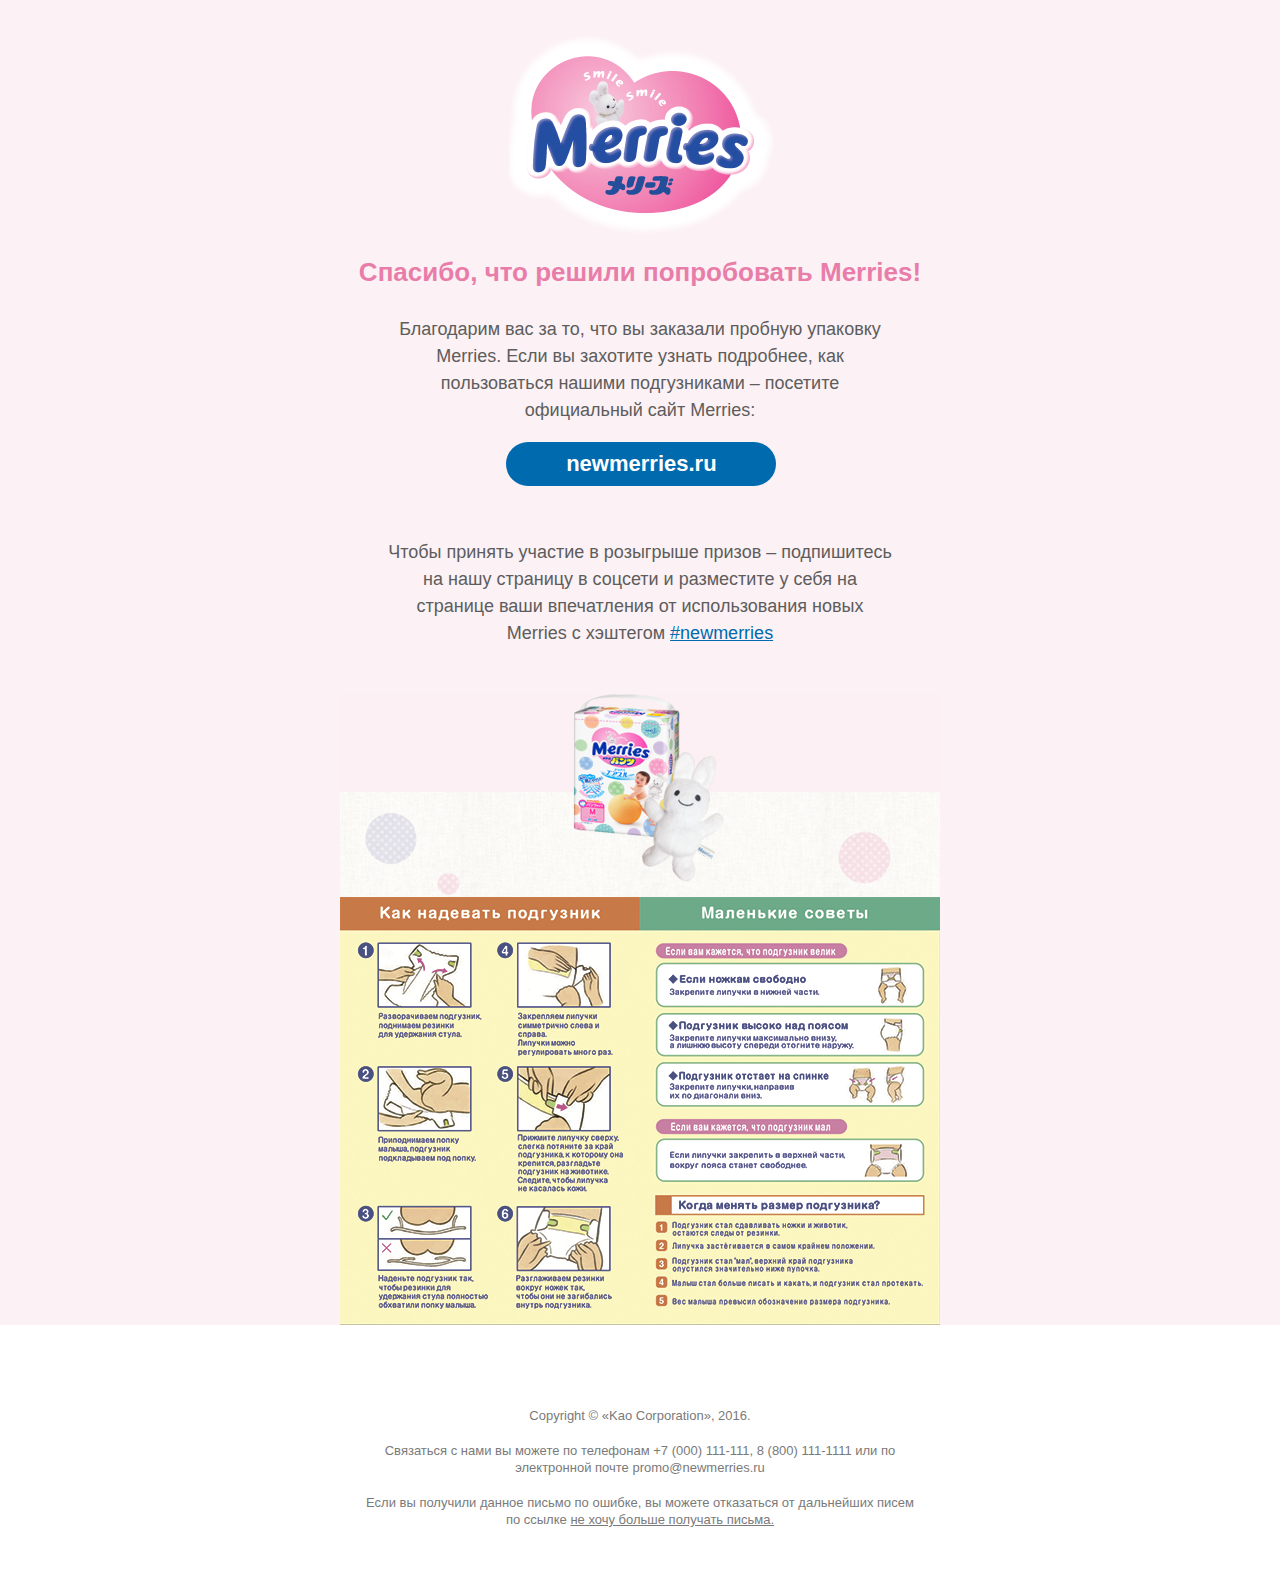
==== letter/index.html @ f702d195 "Правки + писма." ====
<!DOCTYPE html>
<html lang="en">
<head>
<meta charset="utf-8">
<meta name="viewport" content="width=device-width; initial-scale=1.0; maximum-scale=1.0; user-scalable=0;">
<meta name="format-detection" content="telephone=no" />
<title>Schneider Email Template</title>

<style type="text/css">
body {
	margin:0;
	padding:0;
}
@media only screen and (max-width:600px) {
body[merkle] .hide {
	display:none !important;
	width:0px !important;
	height:0px !important;
}
body[merkle] .width270 {
	width:270px !important;
}
body[merkle] .width175 {
  width:175px !important;
}
body[merkle] .width220 {
  width:220px !important;
}

body[merkle] .heightauto {
  height:auto !important;
}
body[merkle] .widthauto {
  width:auto !important;
}
body[merkle] .aligncenter {
	text-align:center !important;
}
body[merkle] .padding0 {
	padding:0px !important;
}
body[merkle] .paddingbottom6 {
	padding:6px !important;
}
body[merkle] .alignleft {
	text-align:left !important;
}
body[merkle] .bgwhite {
	background-color:#FFFFFF !important;
	background-image:none !important;
	width:inherit !important;
	height:inherit !important;
}
body[merkle] .bggray {
	background-color:#efefef !important;
}
body[merkle] .drop {
width:270px !important;
float:left !important;
}
body[merkle] .drop2 {
width:220px !important;
float:left !important;
}
body[merkle] .desktop{visibility:hidden; display:none !important;}
body[merkle] .mobile{max-height: none !important; font-family:Arial, Helvetica, sans-serif; display: block !important; }
body[merkle] .yellow{color:#ffc222 !important;}
body[merkle] .head_space_height{height:2px;}
body[merkle] .right_col_height{height:280px;}

body[merkle]  .title_text_sm {
  font-size: 25px !important;
  line-height: 28px !important;
}
}
</style>
<style type="text/css">
 .desktop{visibility:visible;}
 .mobile { max-height: 0px !important; font-size: 0 !important; display: none; }
 .ExternalClass {
	width:100%;
}
 .ExternalClass, .ExternalClass p, .ExternalClass span, .ExternalClass font, .ExternalClass td,  .ExternalClass div {
	mso-line-height-rule:exactly;
	mso-line-height-rule:exactly;
	line-height: 100%;
}
body {
	-webkit-text-size-adjust:none;
	-ms-text-size-adjust:none;
}
table td {
	border-collapse:collapse;
}
p {
	margin:0;
	padding:0;
	margin-bottom:0;
}
h1, h2, h3, h4, h5, h6 {
	mso-line-height-rule:exactly;
	mso-line-height-rule:exactly;
	line-height: 100%;
}
a, a:link {
	text-decoration: underline;
}
span.yshortcuts {
	color:#000;
	background-color:none;
	border:none;
}
span.yshortcuts:hover, span.yshortcuts:active, span.yshortcuts:focus {
	background-color:none;
	border:none;
}
a:visited {
	text-decoration: none
}
a:focus {
	text-decoration: underline
}
a:hover {
	text-decoration: underline
}
.head_space_height{height:80px;}
.Img_Descrip{font-size:12px; font-weight:normal; font-family:Arial, Helvetica, sans-serif;}
.right_col_height{height:328px;}
</style>
</head>
<body merkle="fix" style="margin:0; padding:0;  -webkit-text-size-adjust: none;" bgcolor="#fcf1f4" >
<div style="background-color:#fcf1f4;" align="center">
  <!--[if gte mso 9]>
  <v:background xmlns:v="urn:schemas-microsoft-com:vml" fill="t">
    <v:fill type="tile" src="" color="#efefef"/>
  </v:background>
  <![endif]-->
  <table height="100%" width="100%" cellpadding="0" cellspacing="0" border="0">
    <tr>
      <td valign="top" align="center" background="">
    
        <!--Begin Header2 -->
        <table width="600" border="0" cellspacing="0" cellpadding="0" style="-moz-border-radius:0px; -webkit-border-radius:0px;" class="width270" >
          <tr>
            <td align="left" valign="top">

              <!--begin spacer -->    
              <table width="600" border="0" cellspacing="0" cellpadding="0" bgcolor="#fcf1f4" class="width270">
                <tr>
                  <td align="left" valign="top" style="font-size:30px; line-height:30px"><img src="images/spacer.gif" width="1" height="30" border="0" /></td>
                </tr>
              </table>
              <!--end spacer --> 


              <table width="600" border="0" cellspacing="0" cellpadding="0" bgcolor="#FFFFFF" class="width270" style="text-align:left;">
                <tbody>

                  <tr>
                    <!--Top Column -->
                    <td align="left" valign="top" class="drop">
                      <table align="left" width="100%" border="0" cellspacing="0" cellpadding="0" bgcolor="#FFFFFF" style="text-align:left;" class=" alignleft">
                        <tbody>
                          <tr>
                            
                            <td align="center" valign="middle" bgcolor="#fcf1f4" width="175">
                              <a href="www.mamamerries.ru" style="color:#9fa0a4; text-decoration: underline; font-family: Arial, Helvetica, sans-serif; font-size: 12px"><img src="images/logo.png" height="200" width="268" alt=""></a>
                            </td>
                               
                          </tr>
                        </tbody>
                      </table>
                    </td>
                    <!--/Top Column -->
                  </tr>

                  <tr>
                    <td><!--begin spacer -->
                      <table width="600" border="0" cellspacing="0" cellpadding="0" bgcolor="#fcf1f4" class="width270">
                        <tbody>
                          <tr>
                            <td align="left" valign="top" style="font-size:15px; line-height:15px"><img src="images/spacer.gif" width="1" height="15" border="0"></td>
                          </tr>
                        </tbody>
                      </table>
                      <!--end spacer -->
                    </td>
                  </tr>

                  <tr>
                    <!--Top Column -->
                    <td align="left" valign="top" class="drop">
                      <table align="left" width="100%" border="0" cellspacing="0" cellpadding="0" bgcolor="#fcf1f4" style="text-align:left;" class=" alignleft">
                        <tbody>
                          <tr>

                            <td align="center" class="title_text_sm" valign="top" bgcolor="#fcf1f4" style="font-family:  Arial, Helvetica, sans-serif; font-size:26px; line-height:30px; font-weight: bold; color:#e97da9">
                            Спасибо, что решили попробовать Merries!
                            </td>

                          </tr>
                        </tbody>
                      </table>
                    </td>
                    <!--/Top Column -->
                  </tr>


                  <tr>
                    <td><!--begin spacer -->
                      <table width="600" border="0" cellspacing="0" cellpadding="0" bgcolor="#fcf1f4" class="width270">
                        <tbody>
                          <tr>
                            <td align="left" valign="top" style="font-size:25px; line-height:25px"><img src="images/spacer.gif" width="1" height="25" border="0"></td>
                          </tr>
                        </tbody>
                      </table>
                      <!--end spacer -->
                    </td>
                  </tr>

                  <tr>
                    <!--Top Column -->
                    <td align="left" valign="top" class="drop">
                      <table align="left" width="100%" border="0" cellspacing="0" cellpadding="0" bgcolor="#fcf1f4" style="text-align:left;" class=" alignleft">
                        <tbody>
                          <tr>
                            <td align="left" class="hide" valign="top" bgcolor="#fcf1f4" width="50"><img src="images/spacer.gif" width="50" height="1" border="0" style="display:block"></td>  
                            <td align="center" valign="top" bgcolor="#fcf1f4" style="font-family:  Arial, Helvetica, sans-serif; font-size:18px; line-height:27px; color:#5d5d5d">Благодарим вас за то, что вы заказали пробную упаковку <br> Merries. Если вы захотите узнать подробнее, как  <br> пользоваться нашими подгузниками – посетите <br>официальный сайт Merries:</td>
                            <td align="left" class="hide" valign="top" bgcolor="#fcf1f4" width="50"><img src="images/spacer.gif" width="50" height="1" border="0" style="display:block"></td>  
                          </tr>
                        </tbody>
                      </table>
                    </td>
                    <!--/Top Column -->
                  </tr>

                  <tr>
                    <td><!--begin spacer -->
                      <table width="600" border="0" cellspacing="0" cellpadding="0" bgcolor="#fcf1f4" class="width270">
                        <tbody>
                          <tr>
                            <td align="left" valign="top" style="font-size:15px; line-height:15px"><img src="images/spacer.gif" width="1" height="15" border="0"></td>
                          </tr>
                        </tbody>
                      </table>
                      <!--end spacer -->
                    </td>
                  </tr>

                  <tr>
                    <td><!--btn -->
                      
                      <table width="600" border="0" cellspacing="0" cellpadding="0" bgcolor="#fcf1f4" class="width270" style="text-align:left;">
                        <tbody>
                          <tr>
                  
                            <!--Left Column -->
                              <td align="left" valign="top" class="drop">
                                <table align="left" width="165" border="0" cellspacing="0" cellpadding="0" bgcolor="#fcf1f4" style="text-align:left;" class=" alignleft">
                                  <tbody>
                                    <tr>
                                     <td align="left" valign="middle" bgcolor="#fcf1f4" width="165"><div style="text-align: center"><br></div></td>
                                    </tr>
                                  </tbody>
                                </table>
                              </td>
                              <!--/Left Column -->

                              <!--Right Column -->
                              <td align="left" valign="top" class="drop">

                              <table width="430" border="0" cellspacing="0" cellpadding="0" class="drop">
                                <tbody>
                                 

                                  <tr>
                                       
                                    <td align="left" valign="top" bgcolor="#fcf1f4"> 
                                      <table border="0" cellpadding="0" cellspacing="0" style="border-radius: 5px;" width="270px" height="44px">
                                        <tbody>
                                          <tr>
                                            <td bgcolor="#006aaf" style="border-radius:25px;" width="100%">
                                              <table border="0" cellpadding="0" cellspacing="0" width="100%">  
                                                <tbody>
                                                  <tr>
                                                    <td width="270" height="44" style="text-align: center; border-radius:0px;">
                                                      <a href="newmerries.ru" style="text-decoration: none; color:#ffffff;" target="_blank">
                                                        <span style="font-size:22px;  color: #ffffff; font-family: Arial, Helvetica, sans-serif;  text-align: center; line-height:20px; display: block; font-weight: bold;">newmerries.ru</span>
                                                      </a>
                                                    </td>
                                                  </tr>
                                                </tbody>
                                              </table>
                                            </td>
                                          </tr>
                                        </tbody>
                                      </table>
                                    </td>

                                        
                                  </tr>
                           
                                </tbody>
                              </table>
                            </td>
                            <!--/Right Column -->
                          </tr>
                        </tbody>
                      </table>

                      <!--end btn -->
                    </td>
                  </tr>

                  <tr>
                    <td><!--begin spacer -->
                      <table width="600" border="0" cellspacing="0" cellpadding="0" bgcolor="#fcf1f4" class="width270">
                        <tbody>
                          <tr>
                            <td align="left" valign="top" style="font-size:45px; line-height:45px"><img src="images/spacer.gif" width="1" height="45" border="0"></td>
                          </tr>
                        </tbody>
                      </table>
                      <!--end spacer -->
                    </td>
                  </tr>

                  <!--Top Column -->
                    <td align="left" valign="top" class="drop">
                      <table align="left" width="100%" border="0" cellspacing="0" cellpadding="0" bgcolor="#FFFFFF" style="text-align:left;" class=" alignleft">
                        <tbody>
                          <tr>

                            <td align="left" class="hide" valign="top" bgcolor="#fcf1f4" width="45"><img src="images/spacer.gif" width="45" height="1" border="0" style="display:block"></td>  
                                
                            <td align="center"  valign="top" bgcolor="#fcf1f4" style="font-family:  Arial, Helvetica, sans-serif; font-size:18px; line-height:27px; color:#5d5d5d">
                            Чтобы принять участие в розыгрыше призов – подпишитесь на нашу страницу в соцсети и разместите у себя на странице ваши впечатления от использования новых <br> Merries с хэштегом  <font style="color:#006aaf; font-family: Arial, Helvetica, sans-serif; font-size:18px; line-height:27px; text-decoration: underline; word-wrap: break-word;"  target="_blank">#newmerries</font></td>

                            <td align="left" class="hide" valign="top" bgcolor="#fcf1f4" width="45"><img src="images/spacer.gif" width="45" height="1" border="0" style="display:block"></td>  

                          </tr>
                        </tbody>
                      </table>
                    </td>
                    <!--/Top Column -->
                  </tr>

                </tbody>
              </table>

              <!--End Header2 -->  


              <!--begin spacer -->
              <table width="600" border="0" cellspacing="0" cellpadding="0" bgcolor="#fcf1f4" class="width270">
                <tbody><tr>
                  <td align="left" valign="top" style="font-size:40px; line-height:40px"><img src="images/spacer.gif" width="1" height="40" border="0"></td>
                </tr>
              </tbody></table>
              <!--/end spacer -->


              <!--img -->
              <table width="600" border="0" cellspacing="0" cellpadding="0" bgcolor="#FFFFFF" class="width270">
                <tbody><tr>
                  <td align="ceter" valign="top" style="font-size:0px; line-height:0px;"><img src="images/img_1.jpg" class="width270" border="0" style="margin: 0; padding: 0;"></td>
                </tr>
              </tbody></table>
              <!--/img -->

              <!--img -->
              <table width="600" border="0" cellspacing="0" cellpadding="0" bgcolor="#FFFFFF" class="width270">
                <tbody><tr>
                  <td align="ceter" valign="top" style="font-size:0px; line-height:0px;"><img src="images/Merries_StorefrontLeaflet.jpg" class="width270" border="0" style="margin: 0; padding: 0;"></td>
                </tr>
              </tbody></table>
              <!--/img -->


            </td>
          </tr>
        </table>
    
      </td>
    </tr>
  </table>




  <table height="100%" bgcolor="#ffffff" width="100%" cellpadding="0" cellspacing="0" border="0">
    <tbody><tr>
      <td valign="top" align="center" background="">
    
        <!--Begin Header2 -->
        <table width="600" border="0" cellspacing="0" cellpadding="0" style="-moz-border-radius:0px; -webkit-border-radius:0px;" class="width270">
          <tbody><tr>
            <td align="left" valign="top">


              <!--End Header2 -->  

              <!--begin spacer -->
              <table width="600" border="0" cellspacing="0" cellpadding="0" bgcolor="#ffffff" class="width270">
                <tbody><tr>
                  <td align="left" valign="top" style="font-size:30px; line-height:30px"><img src="images/spacer.gif" width="1" height="30" border="0"></td>
                </tr>
              </tbody></table>
              <!--/end spacer -->

              <!--begin spacer -->
              <table width="600" border="0" cellspacing="0" cellpadding="0" bgcolor="#ffffff" class="hide">
                <tbody><tr>
                  <td align="left" valign="top" style="font-size:40px; line-height:40px"><img src="images/spacer.gif" width="1" height="40" border="0"></td>
                </tr>
              </tbody></table>
              <!--/end spacer -->

              <table align="left" width="100%" border="0" cellspacing="0" cellpadding="0" bgcolor="#FFFFFF" style="text-align:left;" class=" alignleft">
                <tbody>
                  <tr>
                    <td align="left" valign="top" bgcolor="#ffffff" width="25"><img src="images/spacer.gif" width="25" height="1" border="0" style="display:block"></td>     

                    <td align="center" valign="top" bgcolor="#ffffff" style="font-family:  Arial, Helvetica, sans-serif; font-size:13px; line-height:17px; color:#7a7a7a">
                    Copyright © «Kao Corporation», 2016.
                    </td>

                    <td align="left" valign="top" bgcolor="#ffffff" width="25"><img src="images/spacer.gif" width="25" height="1" border="0" style="display:block"></td>


                  </tr>
                </tbody>
              </table>

              <!--begin spacer -->
              <table width="600" border="0" cellspacing="0" cellpadding="0" bgcolor="#ffffff" class="width270">
                <tbody><tr>
                  <td align="left" valign="top" style="font-size:15px; line-height:15px"><img src="images/spacer.gif" width="1" height="15" border="0"></td>
                </tr>
              </tbody></table>
              <!--/begin spacer -->

              <table align="left" width="100%" border="0" cellspacing="0" cellpadding="0" bgcolor="#FFFFFF" style="text-align:left;" class=" alignleft">
                <tbody>
                  <tr>
                    <td align="left" valign="top" bgcolor="#ffffff" width="25"><img src="images/spacer.gif" width="25" height="1" border="0" style="display:block"></td>     

                    <td align="center" valign="top" bgcolor="#ffffff" style="font-family:  Arial, Helvetica, sans-serif; font-size:13px; line-height:17px; color:#7a7a7a">
                    Связаться с нами вы можете по телефонам +7 (000) 111-111, 8 (800) 111-1111 или по электронной почте <a href="mailto:promo@newmerries.ru" style="color:#7a7a7a; font-family: Arial, Helvetica, sans-serif; font-size:13px; line-height:17px; text-decoration: none; word-wrap: break-word;" target="_blank">promo@newmerries.ru</a>
                    </td>

                    <td align="left" valign="top" bgcolor="#ffffff" width="25"><img src="images/spacer.gif" width="25" height="1" border="0" style="display:block"></td>


                  </tr>
                </tbody>
              </table>

              <!--begin spacer -->
              <table width="600" border="0" cellspacing="0" cellpadding="0" bgcolor="#ffffff" class="width270">
                <tbody><tr>
                  <td align="left" valign="top" style="font-size:15px; line-height:15px"><img src="images/spacer.gif" width="1" height="15" border="0"></td>
                </tr>
              </tbody></table>
              <!--/begin spacer -->

              <table align="left" width="100%" border="0" cellspacing="0" cellpadding="0" bgcolor="#FFFFFF" style="text-align:left;" class=" alignleft">
                <tbody>
                  <tr>
                    <td align="left" valign="top" bgcolor="#ffffff" width="25"><img src="images/spacer.gif" width="25" height="1" border="0" style="display:block"></td>     

                    <td align="center" valign="top" bgcolor="#ffffff" style="font-family:  Arial, Helvetica, sans-serif; font-size:13px; line-height:17px; color:#7a7a7a">
                    Если вы получили данное письмо по ошибке, вы можете отказаться от дальнейших писем по ссылке <a href="" style="color:#7a7a7a; font-family: Arial, Helvetica, sans-serif; font-size:13px; line-height:17px; text-decoration: underline; word-wrap: break-word;" target="_blank">не хочу больше получать письма.</a>
                    </td>

                    <td align="left" valign="top" bgcolor="#ffffff" width="25"><img src="images/spacer.gif" width="25" height="1" border="0" style="display:block"></td>


                  </tr>
                </tbody>
              </table>

              <!--begin spacer -->
              <table width="600" border="0" cellspacing="0" cellpadding="0" bgcolor="#ffffff" class="width270">
                <tbody><tr>
                  <td align="left" valign="top" style="font-size:45px; line-height:45px"><img src="images/spacer.gif" width="1" height="45" border="0"></td>
                </tr>
              </tbody></table>
              <!--/begin spacer -->


            </td>
          </tr>
        </tbody></table>
    
      </td>
    </tr>
  </tbody></table>
</div> 
</body>
</html>
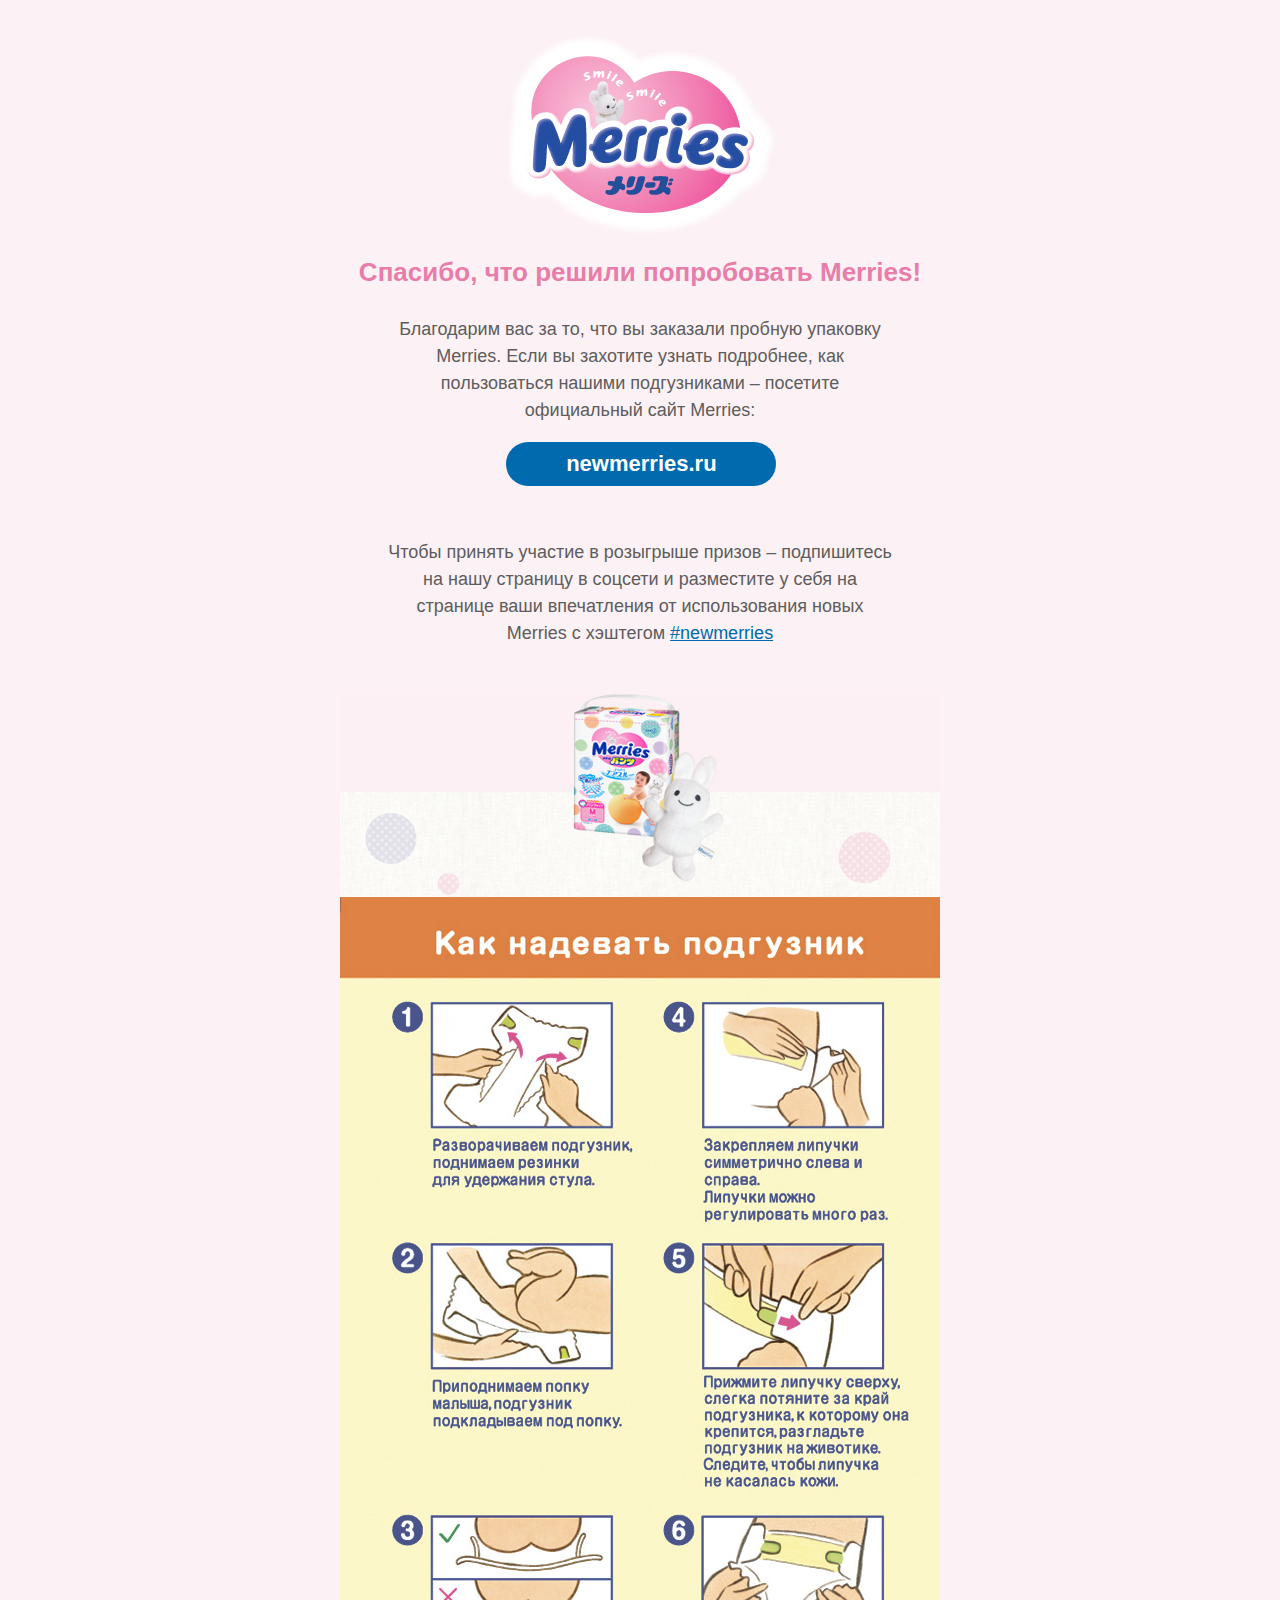
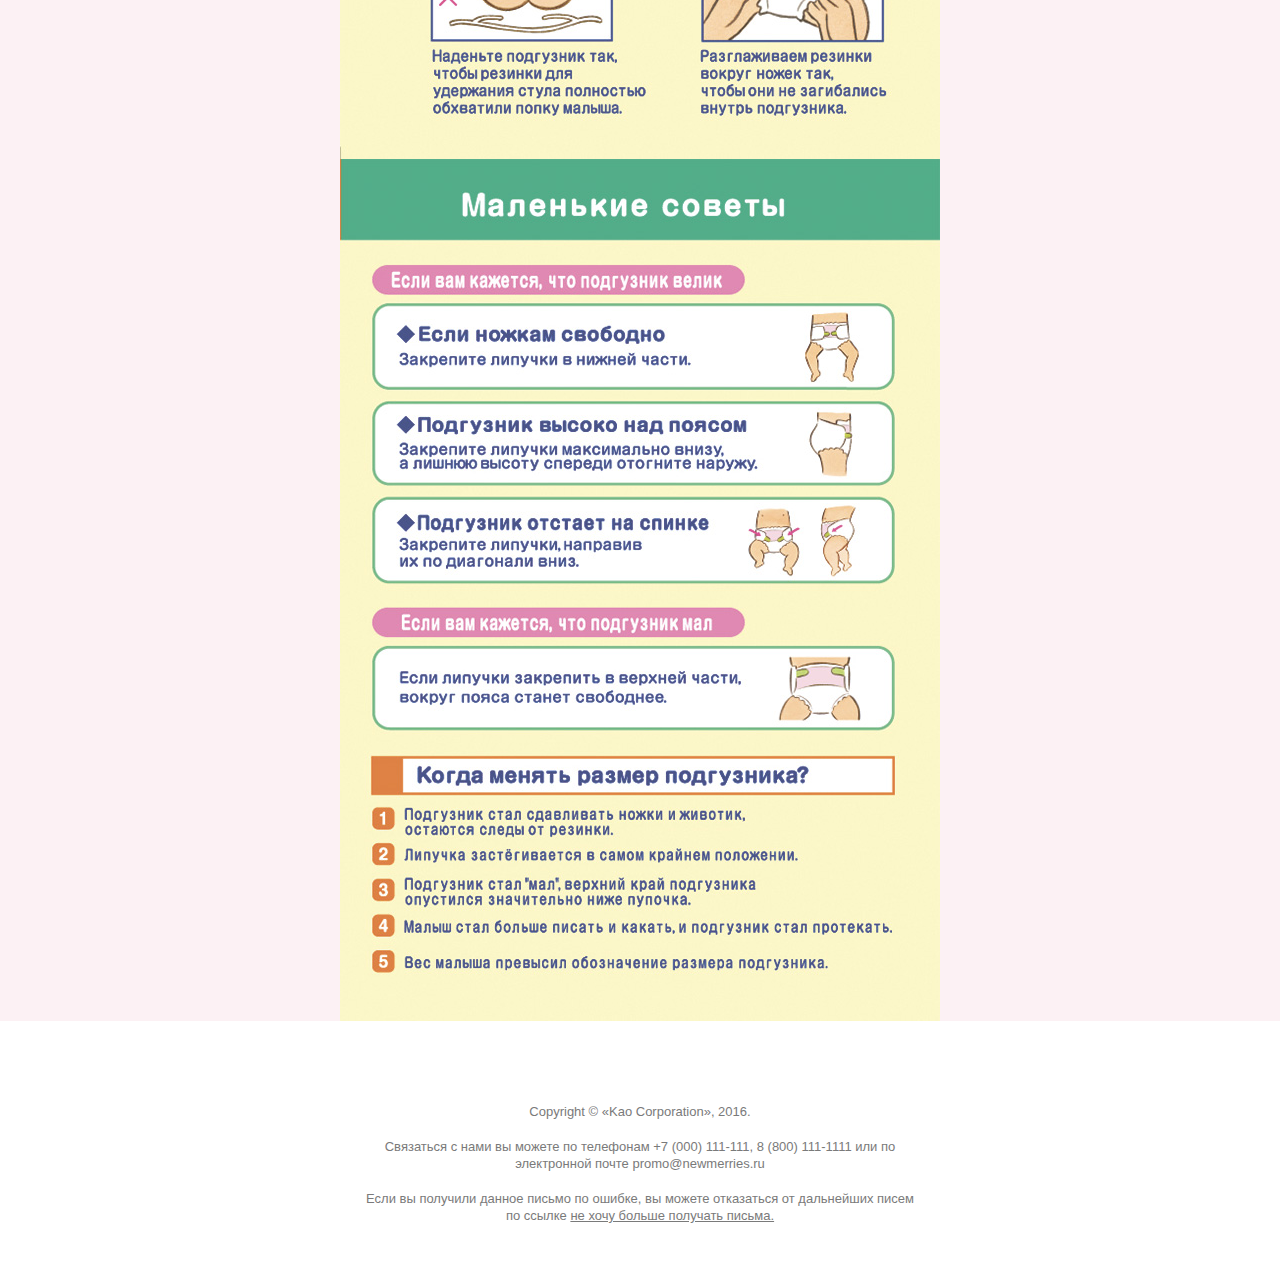
==== commit 66339704: "Переделка добавления блоков." ====
--- a/letter/index.html
+++ b/letter/index.html
@@ -372,7 +372,14 @@
               <!--img -->
               <table width="600" border="0" cellspacing="0" cellpadding="0" bgcolor="#FFFFFF" class="width270">
                 <tbody><tr>
-                  <td align="ceter" valign="top" style="font-size:0px; line-height:0px;"><img src="images/Merries_StorefrontLeaflet.jpg" class="width270" border="0" style="margin: 0; padding: 0;"></td>
+                  <td align="ceter" valign="top" style="font-size:0px; line-height:0px;"><img src="images/instructions_1.jpg" width="600" class="width270" border="0" style="margin: 0; padding: 0;"></td>
+                </tr>
+              </tbody></table>
+              <!--/img -->
+              <!--img -->
+              <table width="600" border="0" cellspacing="0" cellpadding="0" bgcolor="#FFFFFF" class="width270">
+                <tbody><tr>
+                  <td align="ceter" valign="top" style="font-size:0px; line-height:0px;"><img src="images/instructions_2.jpg" width="600" class="width270" border="0" style="margin: 0; padding: 0;"></td>
                 </tr>
               </tbody></table>
               <!--/img -->
@@ -389,7 +396,7 @@
 
 
 
-  <table height="100%" bgcolor="#ffffff" width="100%" cellpadding="0" cellspacing="0" border="0">
+  <table height="428%" bgcolor="#ffffff" width="100%" cellpadding="0" cellspacing="0" border="0">
     <tbody><tr>
       <td valign="top" align="center" background="">
     
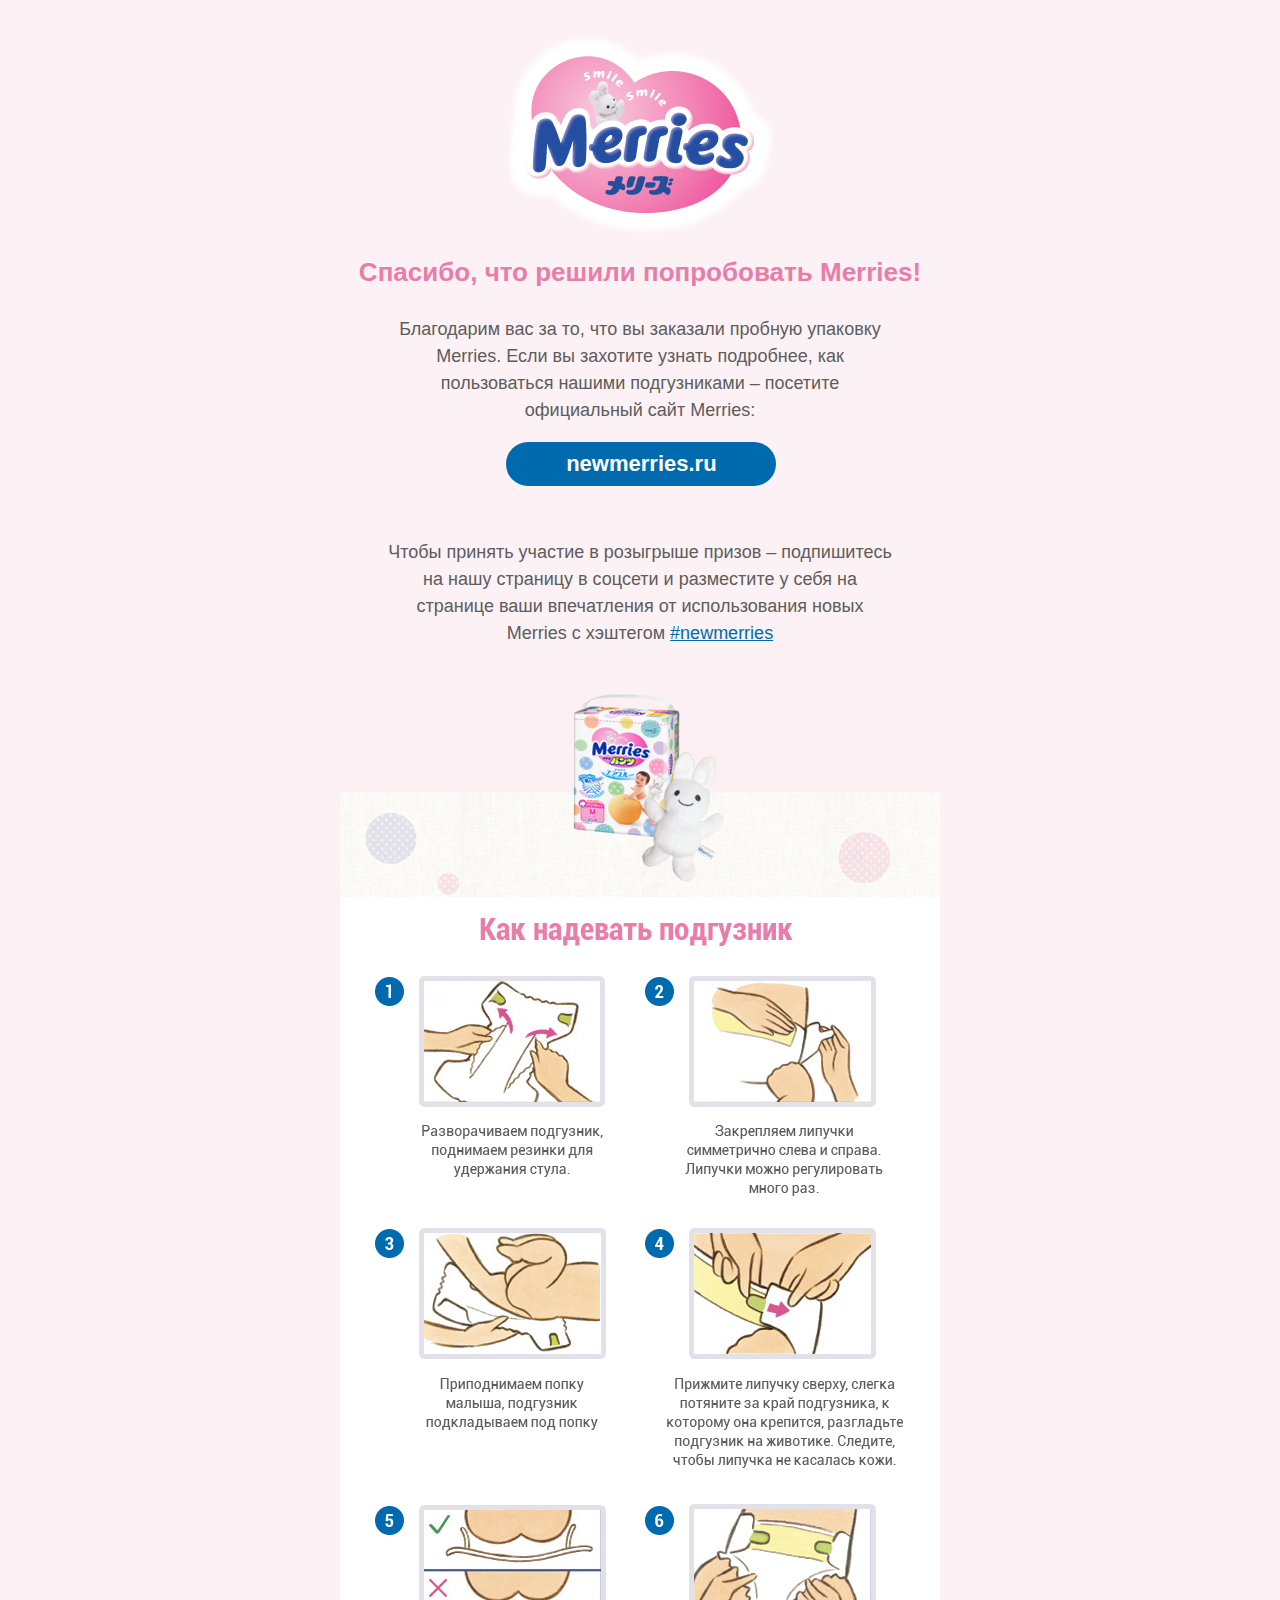
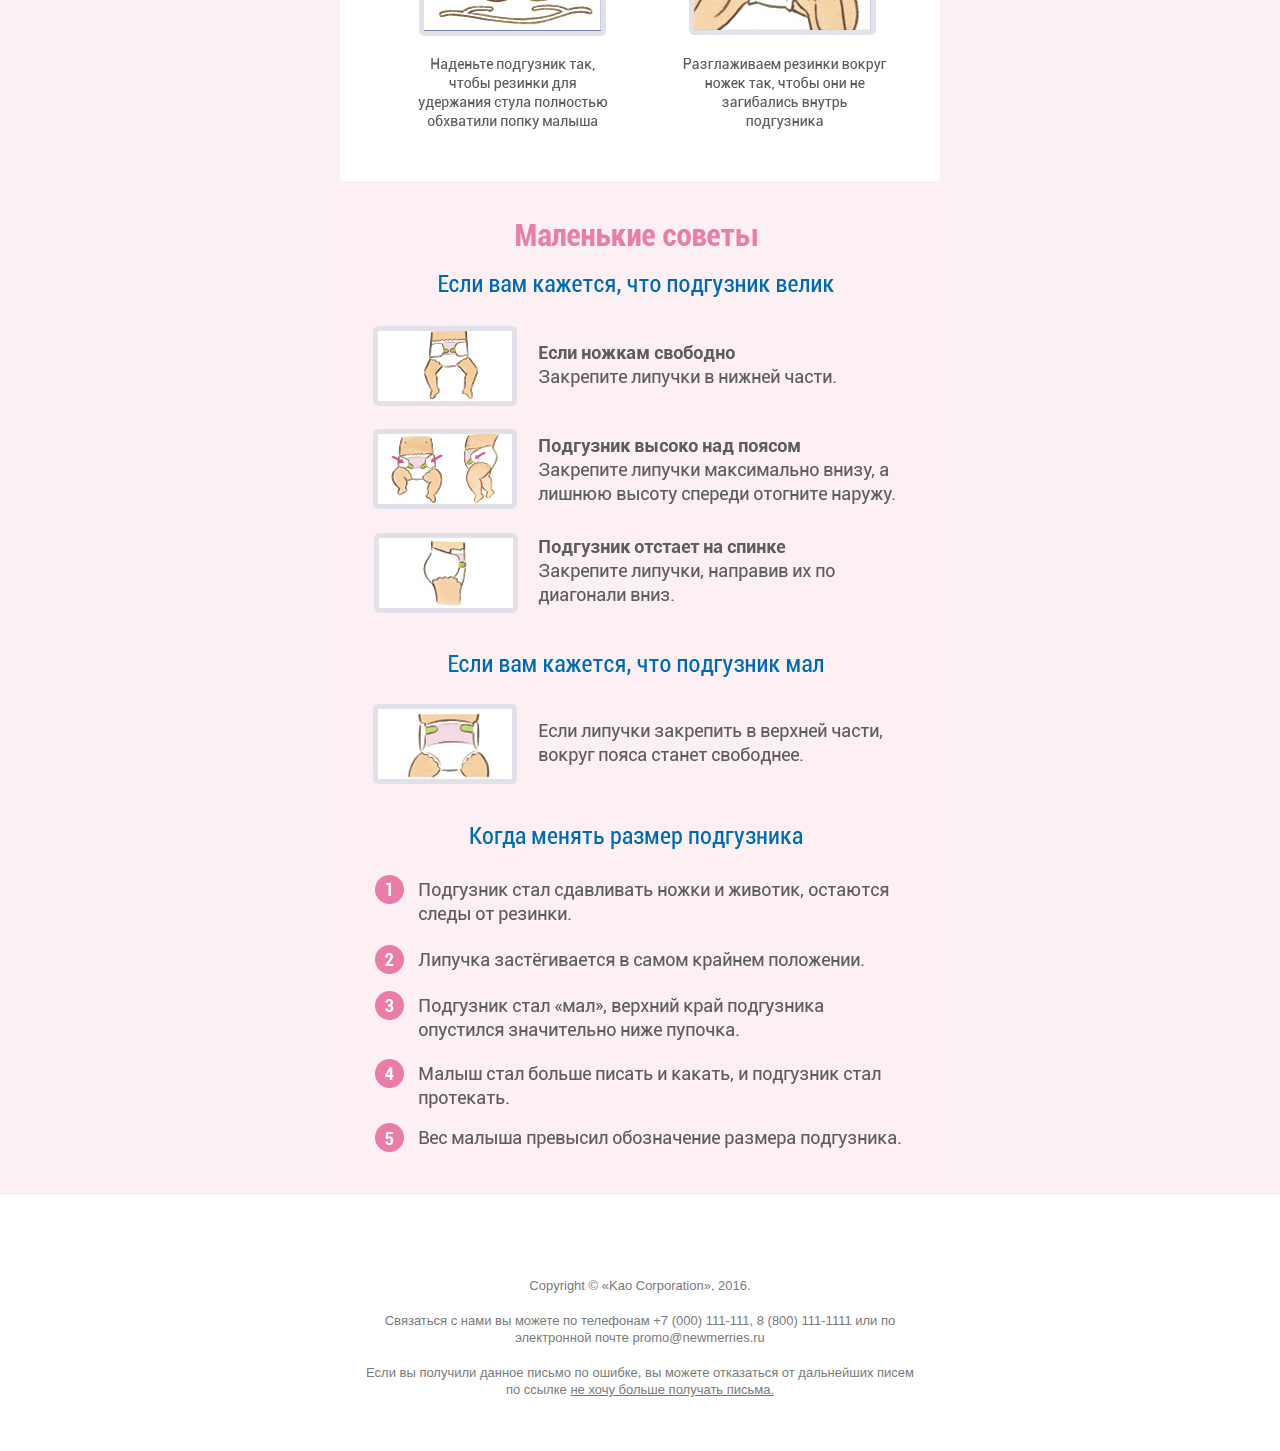
==== commit 52611928: "правки в форме регистрации и письма" ====
--- a/letter/index.html
+++ b/letter/index.html
@@ -372,14 +372,14 @@
               <!--img -->
               <table width="600" border="0" cellspacing="0" cellpadding="0" bgcolor="#FFFFFF" class="width270">
                 <tbody><tr>
-                  <td align="ceter" valign="top" style="font-size:0px; line-height:0px;"><img src="images/instructions_1.jpg" width="600" class="width270" border="0" style="margin: 0; padding: 0;"></td>
+                  <td align="ceter" valign="top" style="font-size:0px; line-height:0px;"><img src="images/instructions_1_1.jpg" width="600" class="width270" border="0" style="margin: 0; padding: 0;"></td>
                 </tr>
               </tbody></table>
               <!--/img -->
               <!--img -->
               <table width="600" border="0" cellspacing="0" cellpadding="0" bgcolor="#FFFFFF" class="width270">
                 <tbody><tr>
-                  <td align="ceter" valign="top" style="font-size:0px; line-height:0px;"><img src="images/instructions_2.jpg" width="600" class="width270" border="0" style="margin: 0; padding: 0;"></td>
+                  <td align="ceter" valign="top" style="font-size:0px; line-height:0px;"><img src="images/instructions_2_1.jpg" width="600" class="width270" border="0" style="margin: 0; padding: 0;"></td>
                 </tr>
               </tbody></table>
               <!--/img -->
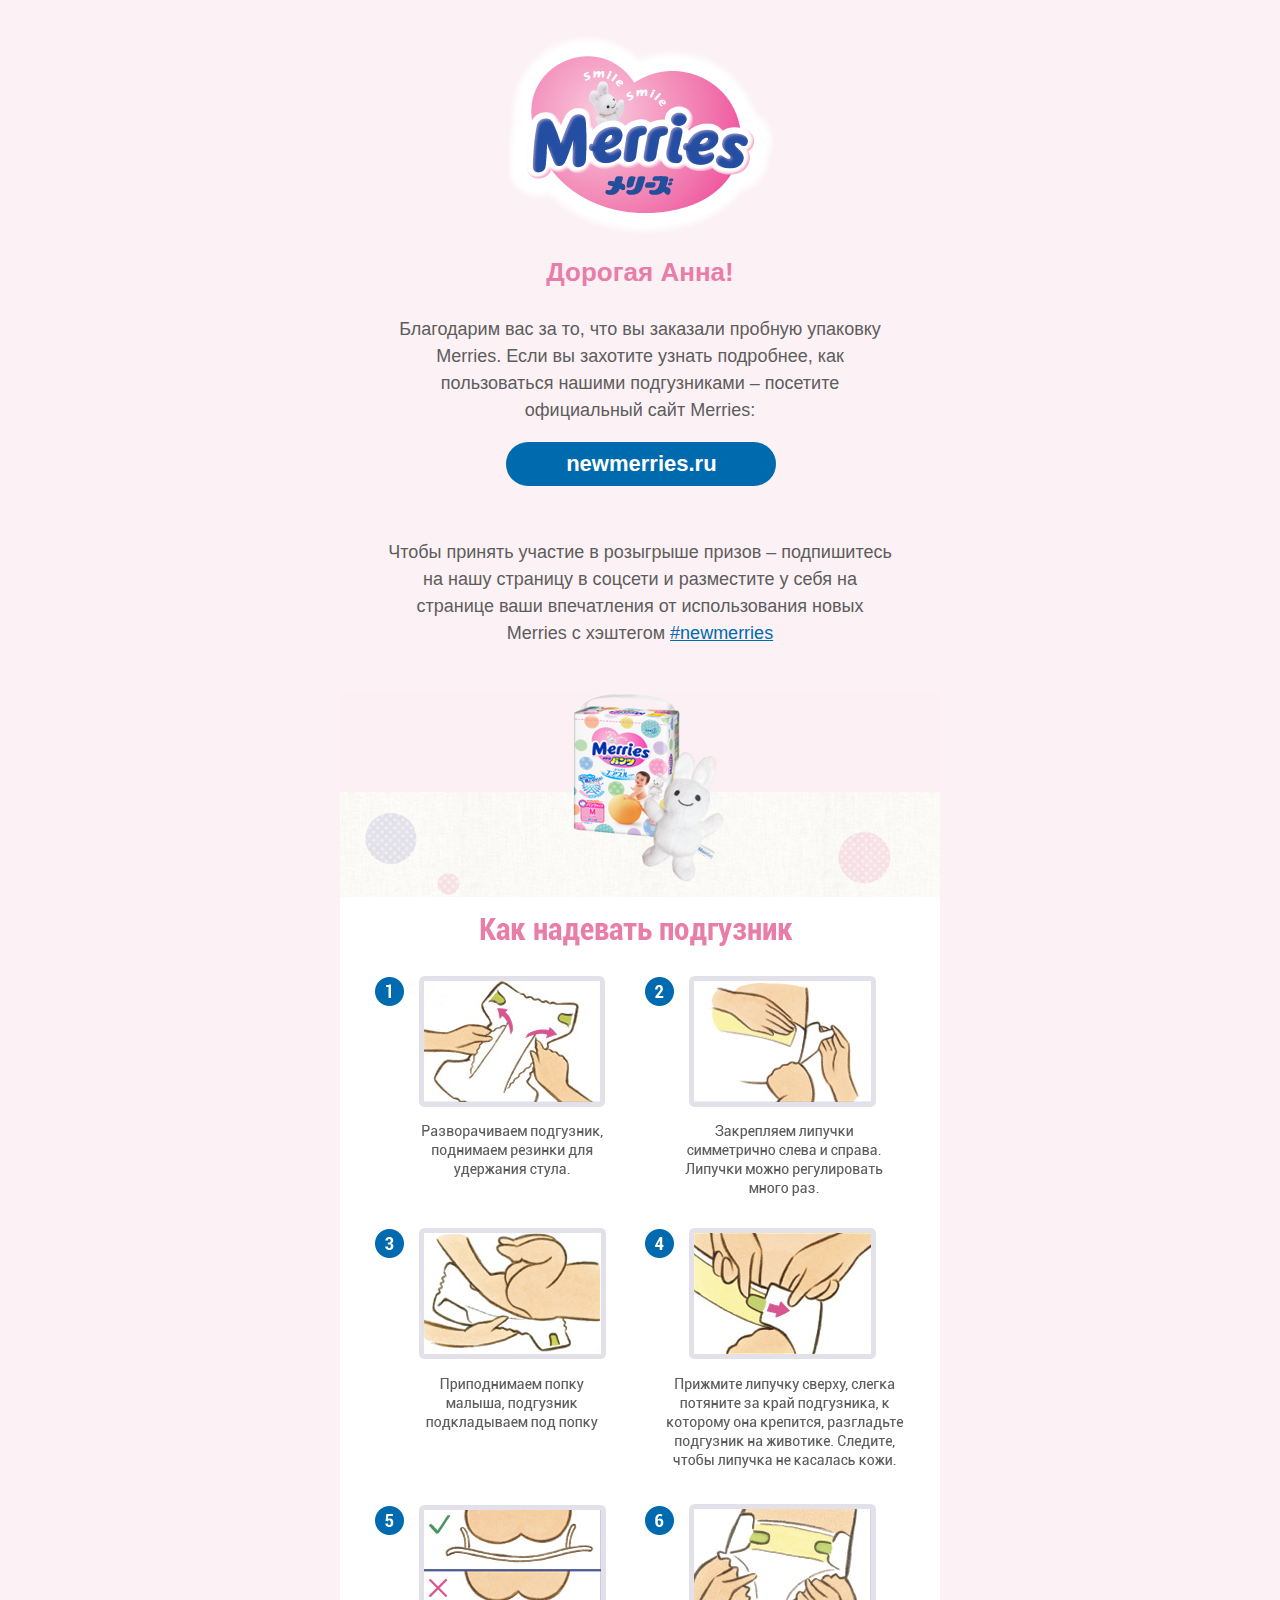
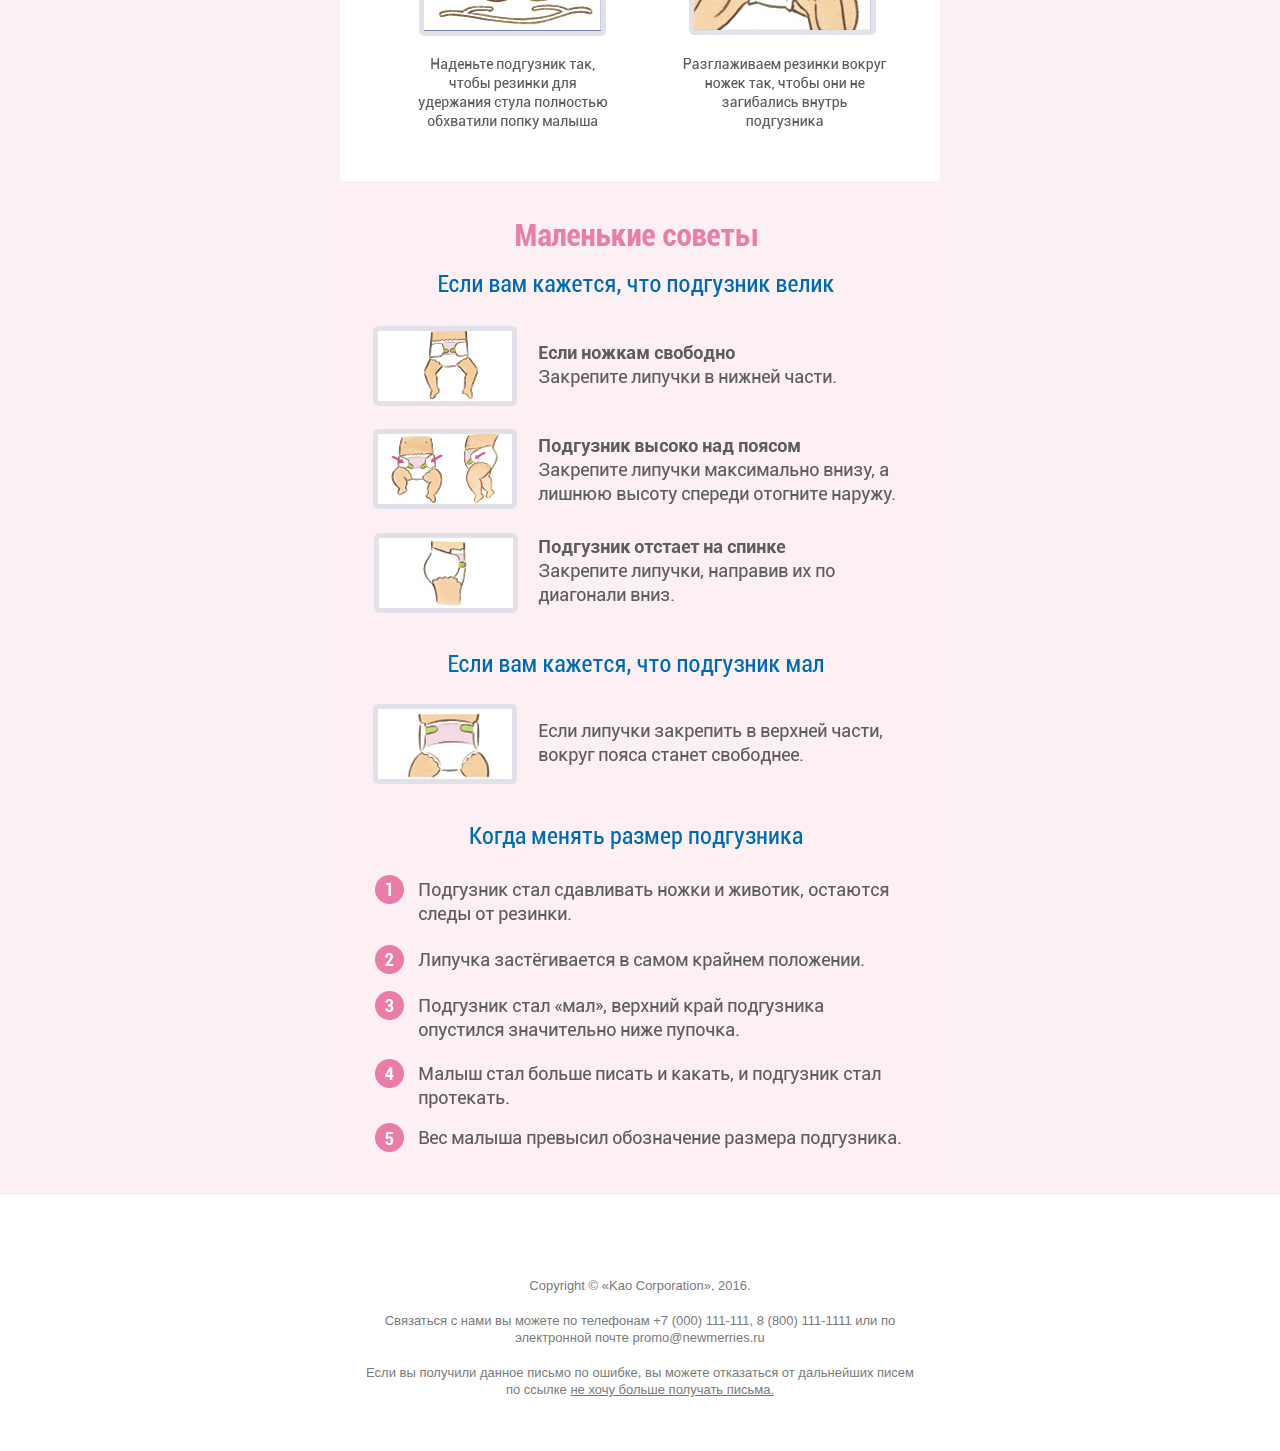
==== commit 65102f7d: "очередные правки" ====
--- a/letter/index.html
+++ b/letter/index.html
@@ -195,7 +195,7 @@
                           <tr>
 
                             <td align="center" class="title_text_sm" valign="top" bgcolor="#fcf1f4" style="font-family:  Arial, Helvetica, sans-serif; font-size:26px; line-height:30px; font-weight: bold; color:#e97da9">
-                            Спасибо, что решили попробовать Merries!
+                            Дорогая Анна!
                             </td>
 
                           </tr>
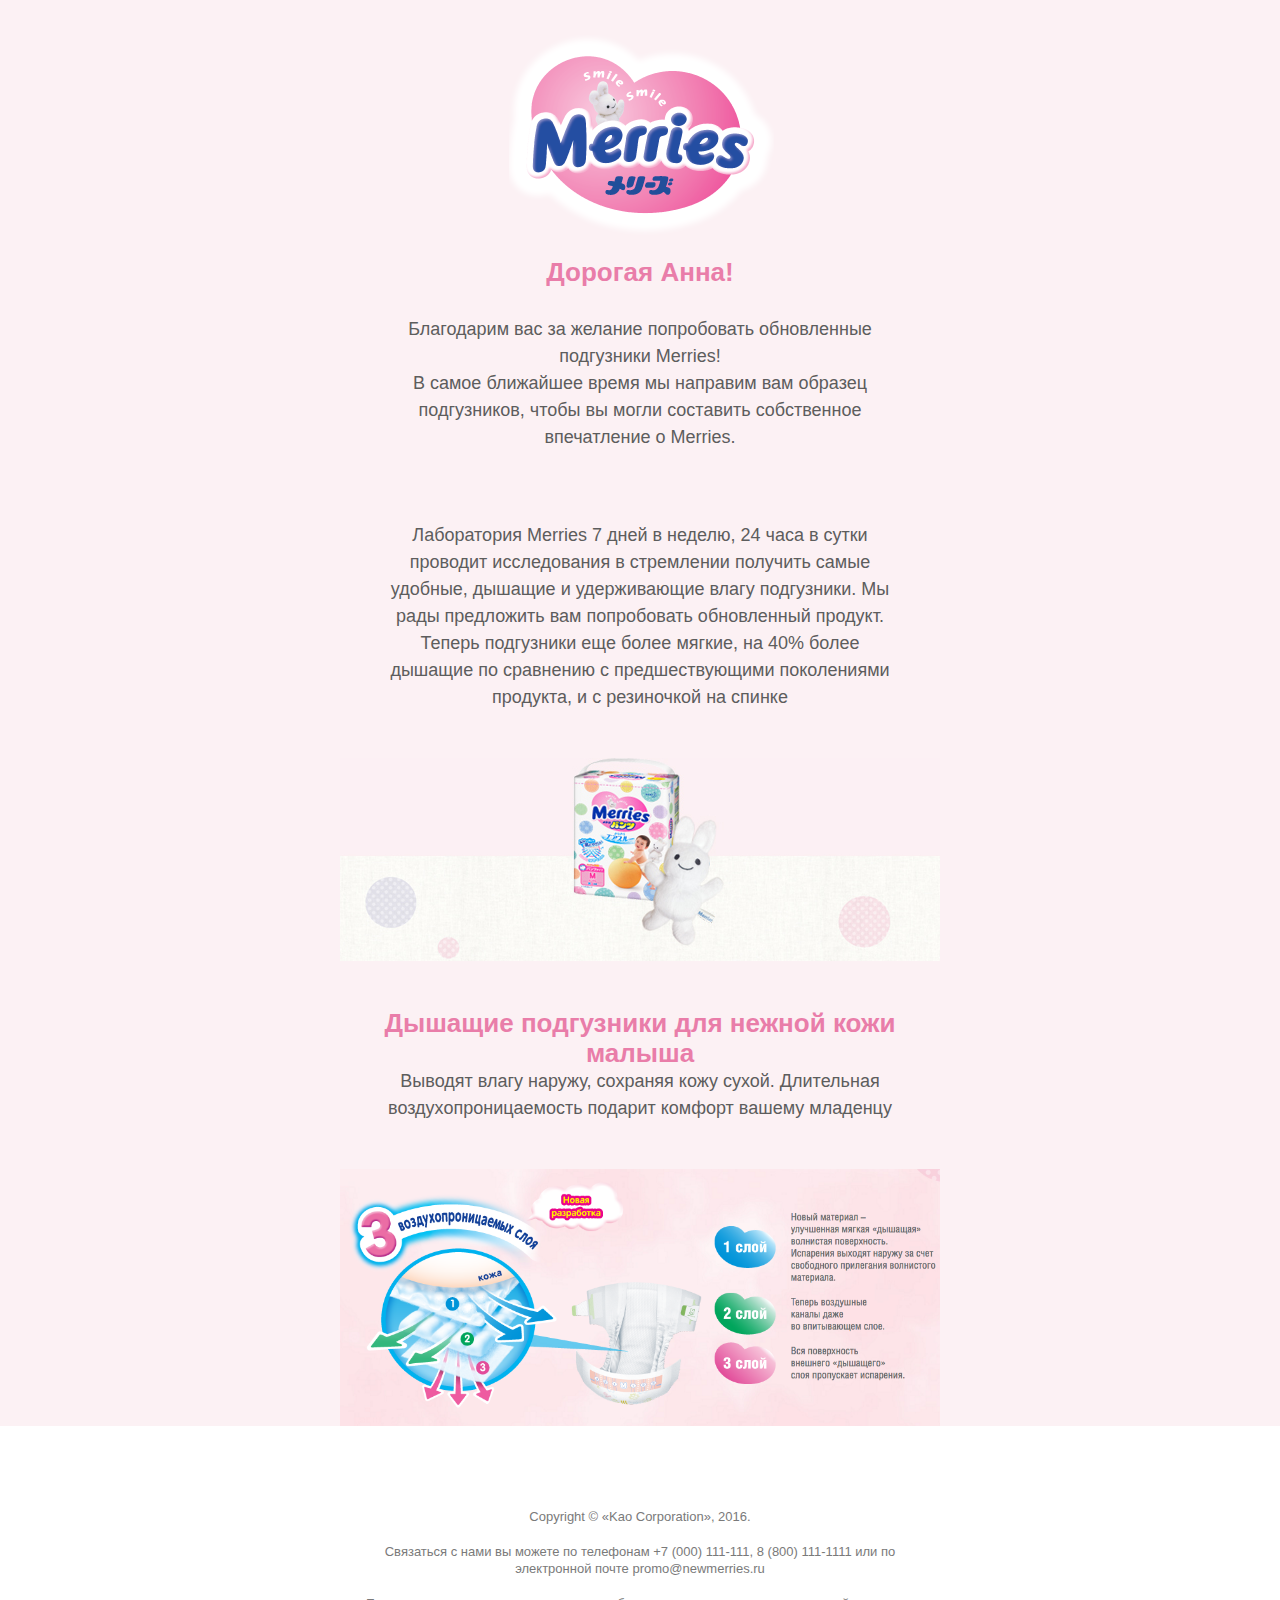
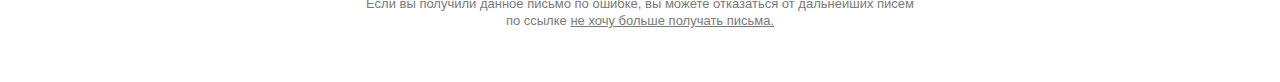
==== commit 6f3ed09b: "обновление писем" ====
--- a/letter/index.html
+++ b/letter/index.html
@@ -226,7 +226,7 @@
                         <tbody>
                           <tr>
                             <td align="left" class="hide" valign="top" bgcolor="#fcf1f4" width="50"><img src="images/spacer.gif" width="50" height="1" border="0" style="display:block"></td>  
-                            <td align="center" valign="top" bgcolor="#fcf1f4" style="font-family:  Arial, Helvetica, sans-serif; font-size:18px; line-height:27px; color:#5d5d5d">Благодарим вас за то, что вы заказали пробную упаковку <br> Merries. Если вы захотите узнать подробнее, как  <br> пользоваться нашими подгузниками – посетите <br>официальный сайт Merries:</td>
+                            <td align="center" valign="top" bgcolor="#fcf1f4" style="font-family:  Arial, Helvetica, sans-serif; font-size:18px; line-height:27px; color:#5d5d5d">Благодарим вас за желание попробовать обновленные подгузники  Merries!<br> В самое ближайшее время мы направим вам образец подгузников, чтобы вы могли составить собственное впечатление о Merries.</td>
                             <td align="left" class="hide" valign="top" bgcolor="#fcf1f4" width="50"><img src="images/spacer.gif" width="50" height="1" border="0" style="display:block"></td>  
                           </tr>
                         </tbody>
@@ -248,15 +248,15 @@
                     </td>
                   </tr>
 
-                  <tr>
-                    <td><!--btn -->
+                  <!-- <tr>
+                    <td> --><!--btn -->
                       
-                      <table width="600" border="0" cellspacing="0" cellpadding="0" bgcolor="#fcf1f4" class="width270" style="text-align:left;">
-                        <tbody>
-                          <tr>
+                      <!-- <table width="600" border="0" cellspacing="0" cellpadding="0" bgcolor="#fcf1f4" class="width270" style="text-align:left;">
+                        <tbody>
+                          <tr> -->
                   
                             <!--Left Column -->
-                              <td align="left" valign="top" class="drop">
+                              <!-- <td align="left" valign="top" class="drop">
                                 <table align="left" width="165" border="0" cellspacing="0" cellpadding="0" bgcolor="#fcf1f4" style="text-align:left;" class=" alignleft">
                                   <tbody>
                                     <tr>
@@ -264,54 +264,54 @@
                                     </tr>
                                   </tbody>
                                 </table>
-                              </td>
+                              </td> -->
                               <!--/Left Column -->
 
                               <!--Right Column -->
-                              <td align="left" valign="top" class="drop">
-
-                              <table width="430" border="0" cellspacing="0" cellpadding="0" class="drop">
-                                <tbody>
-                                 
-
-                                  <tr>
-                                       
-                                    <td align="left" valign="top" bgcolor="#fcf1f4"> 
-                                      <table border="0" cellpadding="0" cellspacing="0" style="border-radius: 5px;" width="270px" height="44px">
-                                        <tbody>
-                                          <tr>
-                                            <td bgcolor="#006aaf" style="border-radius:25px;" width="100%">
-                                              <table border="0" cellpadding="0" cellspacing="0" width="100%">  
-                                                <tbody>
-                                                  <tr>
-                                                    <td width="270" height="44" style="text-align: center; border-radius:0px;">
-                                                      <a href="newmerries.ru" style="text-decoration: none; color:#ffffff;" target="_blank">
-                                                        <span style="font-size:22px;  color: #ffffff; font-family: Arial, Helvetica, sans-serif;  text-align: center; line-height:20px; display: block; font-weight: bold;">newmerries.ru</span>
-                                                      </a>
-                                                    </td>
-                                                  </tr>
-                                                </tbody>
-                                              </table>
-                                            </td>
-                                          </tr>
-                                        </tbody>
-                                      </table>
-                                    </td>
-
-                                        
-                                  </tr>
-                           
-                                </tbody>
-                              </table>
-                            </td>
+                              <!-- <td align="left" valign="top" class="drop">
+
+                                <table width="430" border="0" cellspacing="0" cellpadding="0" class="drop">
+                                  <tbody>
+                                   
+
+                                    <tr>
+                                         
+                                      <td align="left" valign="top" bgcolor="#fcf1f4"> 
+                                        <table border="0" cellpadding="0" cellspacing="0" style="border-radius: 5px;" width="270px" height="44px">
+                                          <tbody>
+                                            <tr>
+                                              <td bgcolor="#006aaf" style="border-radius:25px;" width="100%">
+                                                <table border="0" cellpadding="0" cellspacing="0" width="100%">  
+                                                  <tbody>
+                                                    <tr>
+                                                      <td width="270" height="44" style="text-align: center; border-radius:0px;">
+                                                        <a href="newmerries.ru" style="text-decoration: none; color:#ffffff;" target="_blank">
+                                                          <span style="font-size:22px;  color: #ffffff; font-family: Arial, Helvetica, sans-serif;  text-align: center; line-height:20px; display: block; font-weight: bold;">newmerries.ru</span>
+                                                        </a>
+                                                      </td>
+                                                    </tr>
+                                                  </tbody>
+                                                </table>
+                                              </td>
+                                            </tr>
+                                          </tbody>
+                                        </table>
+                                      </td>
+
+                                          
+                                    </tr>
+                             
+                                  </tbody>
+                                </table>
+                              </td> -->
                             <!--/Right Column -->
-                          </tr>
-                        </tbody>
-                      </table>
+                          <!-- </tr>
+                        </tbody>
+                      </table> -->
 
                       <!--end btn -->
-                    </td>
-                  </tr>
+                    <!-- </td>
+                  </tr> -->
 
                   <tr>
                     <td><!--begin spacer -->
@@ -335,7 +335,7 @@
                             <td align="left" class="hide" valign="top" bgcolor="#fcf1f4" width="45"><img src="images/spacer.gif" width="45" height="1" border="0" style="display:block"></td>  
                                 
                             <td align="center"  valign="top" bgcolor="#fcf1f4" style="font-family:  Arial, Helvetica, sans-serif; font-size:18px; line-height:27px; color:#5d5d5d">
-                            Чтобы принять участие в розыгрыше призов – подпишитесь на нашу страницу в соцсети и разместите у себя на странице ваши впечатления от использования новых <br> Merries с хэштегом  <font style="color:#006aaf; font-family: Arial, Helvetica, sans-serif; font-size:18px; line-height:27px; text-decoration: underline; word-wrap: break-word;"  target="_blank">#newmerries</font></td>
+                            <!-- Чтобы принять участие в розыгрыше призов – подпишитесь на нашу страницу в соцсети и разместите у себя на странице ваши впечатления от использования новых <br> Merries с хэштегом  <font style="color:#006aaf; font-family: Arial, Helvetica, sans-serif; font-size:18px; line-height:27px; text-decoration: underline; word-wrap: break-word;"  target="_blank">#newmerries</font> -->Лаборатория Merries 7 дней в неделю, 24 часа в сутки проводит исследования в стремлении получить самые удобные, дышащие и удерживающие влагу подгузники. Мы рады предложить вам попробовать обновленный продукт. Теперь подгузники еще более мягкие, на 40% более дышащие по сравнению с предшествующими поколениями продукта, и с резиночкой на спинке</td>
 
                             <td align="left" class="hide" valign="top" bgcolor="#fcf1f4" width="45"><img src="images/spacer.gif" width="45" height="1" border="0" style="display:block"></td>  
 
@@ -370,18 +370,53 @@
               <!--/img -->
 
               <!--img -->
+              <!-- <table width="600" border="0" cellspacing="0" cellpadding="0" bgcolor="#FFFFFF" class="width270">
+                <tbody><tr>
+                  <td align="ceter" valign="top" style="font-size:0px; line-height:0px;"><img src="images/instructions_1_1.jpg" width="600" class="width270" border="0" style="margin: 0; padding: 0;"></td>
+                </tr>
+              </tbody></table> -->
+
+              <!--begin spacer -->
+              <table width="600" border="0" cellspacing="0" cellpadding="0" bgcolor="#fcf1f4" class="width270">
+                <tbody><tr>
+                  <td align="left" valign="top" style="font-size:40px; line-height:40px"><img src="images/spacer.gif" width="1" height="40" border="0"></td>
+                </tr>
+              </tbody></table>
+              <!--/end spacer -->
+
               <table width="600" border="0" cellspacing="0" cellpadding="0" bgcolor="#FFFFFF" class="width270">
-                <tbody><tr>
-                  <td align="ceter" valign="top" style="font-size:0px; line-height:0px;"><img src="images/instructions_1_1.jpg" width="600" class="width270" border="0" style="margin: 0; padding: 0;"></td>
-                </tr>
-              </tbody></table>
+                <tbody>
+                  <tr>
+                    <td align="center" class="title_text_sm" valign="top" bgcolor="#fcf1f4" style="font-family:  Arial, Helvetica, sans-serif; font-size:26px; line-height:30px; font-weight: bold; color:#e97da9">
+                    Дышащие подгузники для нежной кожи малыша
+                    </td>
+                  </tr>
+                  <tr>
+                    <td align="center"  valign="top" bgcolor="#fcf1f4" style="font-family:  Arial, Helvetica, sans-serif; font-size:18px; line-height:27px; color:#5d5d5d">
+                      Выводят влагу наружу, сохраняя кожу сухой. Длительная воздухопроницаемость подарит комфорт вашему младенцу
+                    </td>
+                  </tr>
+                  <tr>
+                    <!--begin spacer -->
+                      <table width="600" border="0" cellspacing="0" cellpadding="0" bgcolor="#fcf1f4" class="width270">
+                        <tbody><tr>
+                          <td align="left" valign="top" style="font-size:40px; line-height:40px"><img src="images/spacer.gif" width="1" height="40" border="0"></td>
+                        </tr>
+                      </tbody></table>
+                      <!--/end spacer -->
+                  </tr>
+                  <tr>
+                    <td align="ceter" valign="top" style="font-size:0px; line-height:0px;"><img src="images/breathable.png" width="600" class="width270" border="0" style="margin: 0; padding: 0;"></td>
+                  </tr>
+                </tbody>
+              </table>
               <!--/img -->
               <!--img -->
-              <table width="600" border="0" cellspacing="0" cellpadding="0" bgcolor="#FFFFFF" class="width270">
+              <!-- <table width="600" border="0" cellspacing="0" cellpadding="0" bgcolor="#FFFFFF" class="width270">
                 <tbody><tr>
                   <td align="ceter" valign="top" style="font-size:0px; line-height:0px;"><img src="images/instructions_2_1.jpg" width="600" class="width270" border="0" style="margin: 0; padding: 0;"></td>
                 </tr>
-              </tbody></table>
+              </tbody></table> -->
               <!--/img -->
 
 
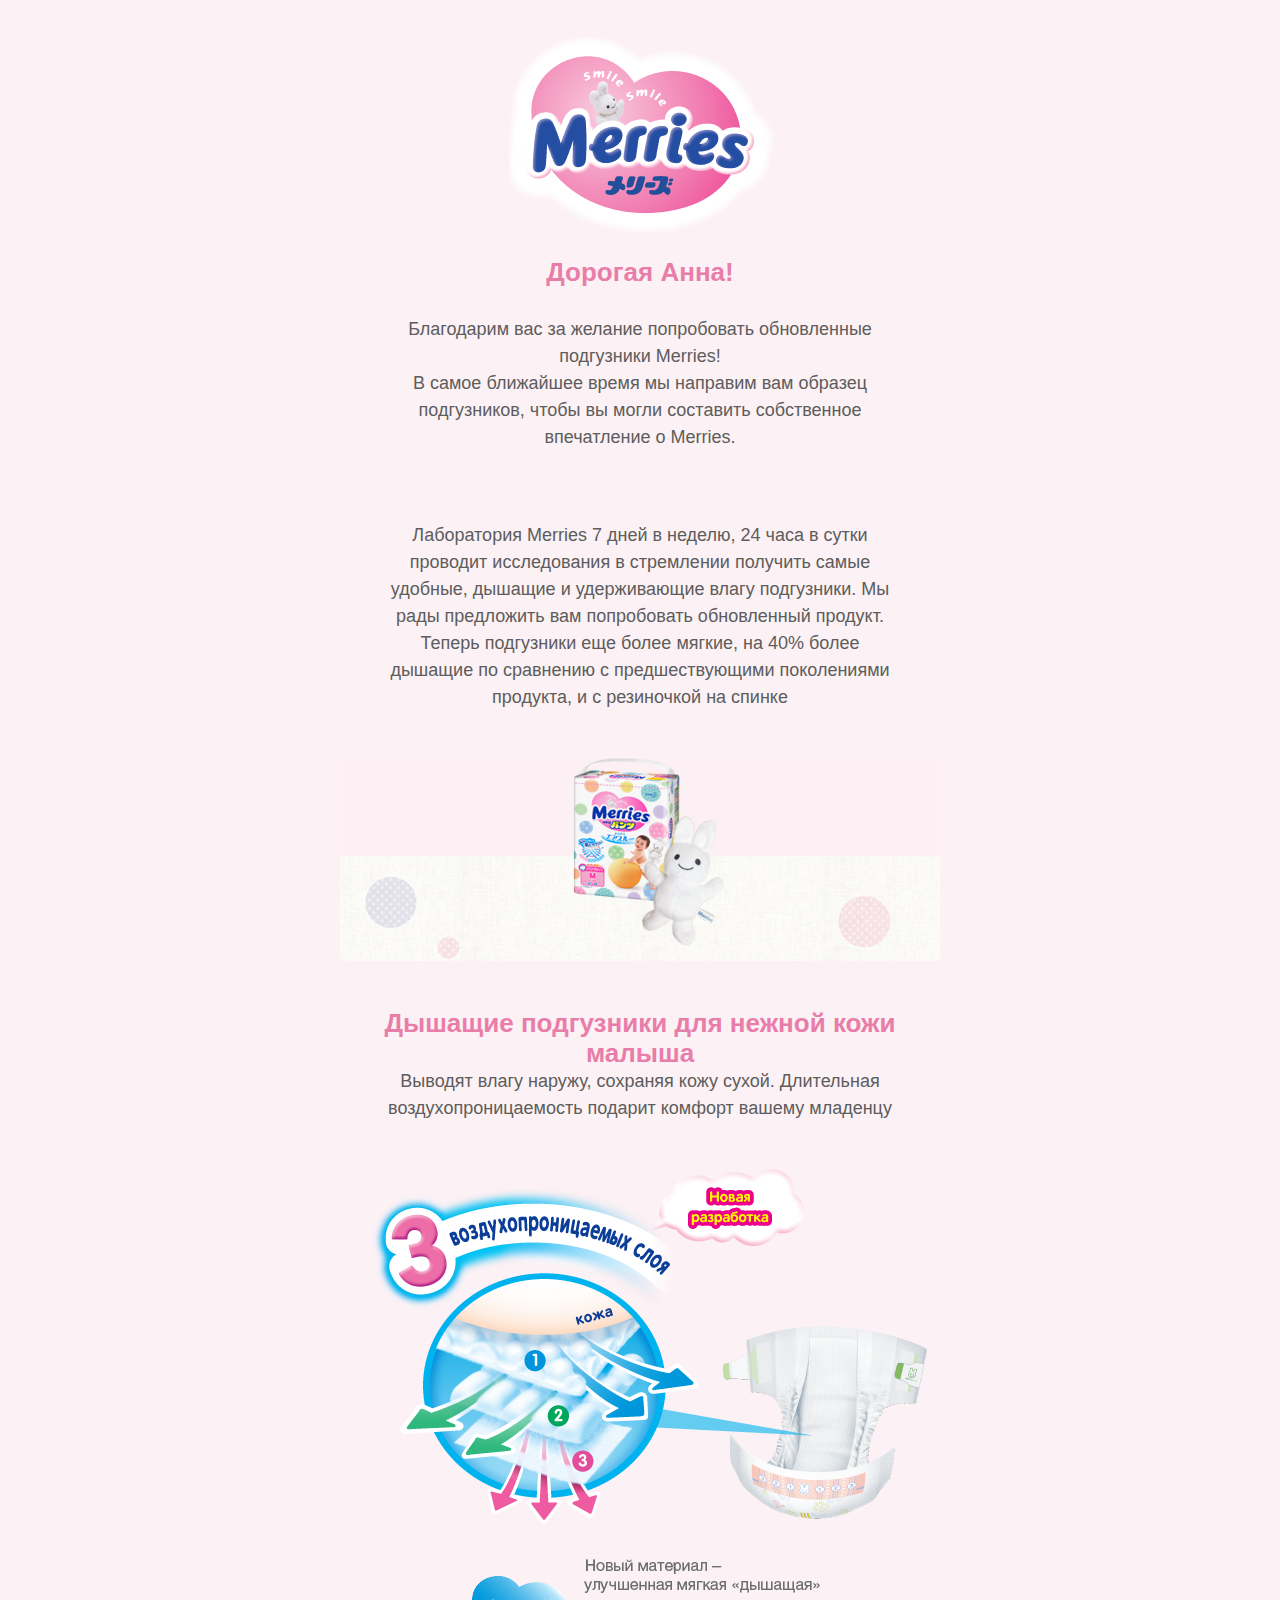
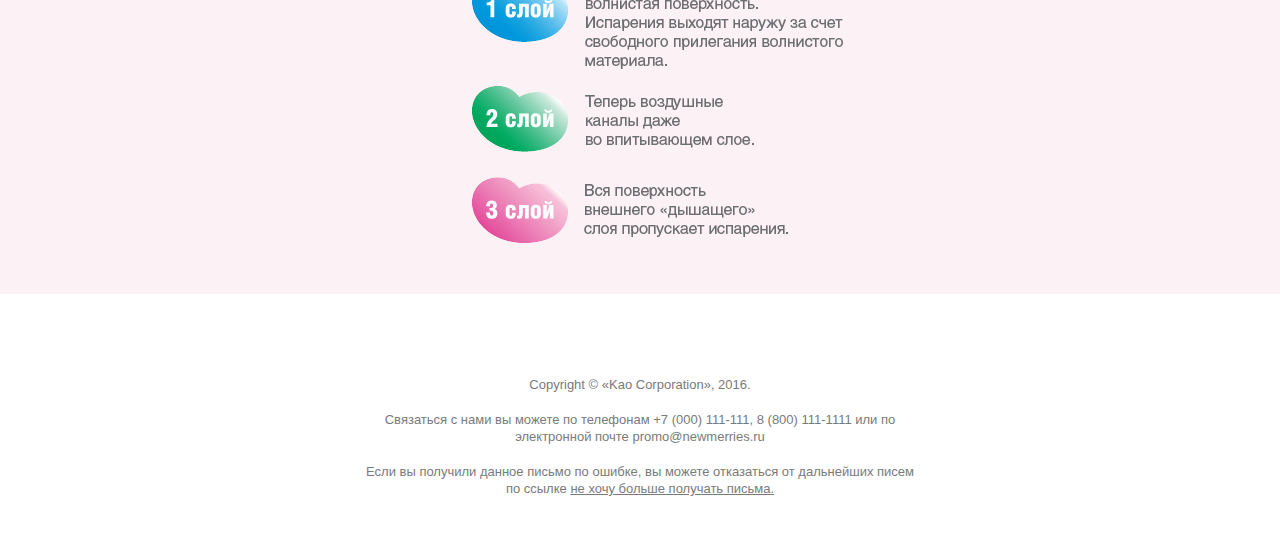
==== commit 0540ab15: "обновил письма" ====
--- a/letter/index.html
+++ b/letter/index.html
@@ -248,71 +248,6 @@
                     </td>
                   </tr>
 
-                  <!-- <tr>
-                    <td> --><!--btn -->
-                      
-                      <!-- <table width="600" border="0" cellspacing="0" cellpadding="0" bgcolor="#fcf1f4" class="width270" style="text-align:left;">
-                        <tbody>
-                          <tr> -->
-                  
-                            <!--Left Column -->
-                              <!-- <td align="left" valign="top" class="drop">
-                                <table align="left" width="165" border="0" cellspacing="0" cellpadding="0" bgcolor="#fcf1f4" style="text-align:left;" class=" alignleft">
-                                  <tbody>
-                                    <tr>
-                                     <td align="left" valign="middle" bgcolor="#fcf1f4" width="165"><div style="text-align: center"><br></div></td>
-                                    </tr>
-                                  </tbody>
-                                </table>
-                              </td> -->
-                              <!--/Left Column -->
-
-                              <!--Right Column -->
-                              <!-- <td align="left" valign="top" class="drop">
-
-                                <table width="430" border="0" cellspacing="0" cellpadding="0" class="drop">
-                                  <tbody>
-                                   
-
-                                    <tr>
-                                         
-                                      <td align="left" valign="top" bgcolor="#fcf1f4"> 
-                                        <table border="0" cellpadding="0" cellspacing="0" style="border-radius: 5px;" width="270px" height="44px">
-                                          <tbody>
-                                            <tr>
-                                              <td bgcolor="#006aaf" style="border-radius:25px;" width="100%">
-                                                <table border="0" cellpadding="0" cellspacing="0" width="100%">  
-                                                  <tbody>
-                                                    <tr>
-                                                      <td width="270" height="44" style="text-align: center; border-radius:0px;">
-                                                        <a href="newmerries.ru" style="text-decoration: none; color:#ffffff;" target="_blank">
-                                                          <span style="font-size:22px;  color: #ffffff; font-family: Arial, Helvetica, sans-serif;  text-align: center; line-height:20px; display: block; font-weight: bold;">newmerries.ru</span>
-                                                        </a>
-                                                      </td>
-                                                    </tr>
-                                                  </tbody>
-                                                </table>
-                                              </td>
-                                            </tr>
-                                          </tbody>
-                                        </table>
-                                      </td>
-
-                                          
-                                    </tr>
-                             
-                                  </tbody>
-                                </table>
-                              </td> -->
-                            <!--/Right Column -->
-                          <!-- </tr>
-                        </tbody>
-                      </table> -->
-
-                      <!--end btn -->
-                    <!-- </td>
-                  </tr> -->
-
                   <tr>
                     <td><!--begin spacer -->
                       <table width="600" border="0" cellspacing="0" cellpadding="0" bgcolor="#fcf1f4" class="width270">
@@ -335,7 +270,7 @@
                             <td align="left" class="hide" valign="top" bgcolor="#fcf1f4" width="45"><img src="images/spacer.gif" width="45" height="1" border="0" style="display:block"></td>  
                                 
                             <td align="center"  valign="top" bgcolor="#fcf1f4" style="font-family:  Arial, Helvetica, sans-serif; font-size:18px; line-height:27px; color:#5d5d5d">
-                            <!-- Чтобы принять участие в розыгрыше призов – подпишитесь на нашу страницу в соцсети и разместите у себя на странице ваши впечатления от использования новых <br> Merries с хэштегом  <font style="color:#006aaf; font-family: Arial, Helvetica, sans-serif; font-size:18px; line-height:27px; text-decoration: underline; word-wrap: break-word;"  target="_blank">#newmerries</font> -->Лаборатория Merries 7 дней в неделю, 24 часа в сутки проводит исследования в стремлении получить самые удобные, дышащие и удерживающие влагу подгузники. Мы рады предложить вам попробовать обновленный продукт. Теперь подгузники еще более мягкие, на 40% более дышащие по сравнению с предшествующими поколениями продукта, и с резиночкой на спинке</td>
+                            Лаборатория Merries 7 дней в неделю, 24 часа в сутки проводит исследования в стремлении получить самые удобные, дышащие и удерживающие влагу подгузники. Мы рады предложить вам попробовать обновленный продукт. Теперь подгузники еще более мягкие, на 40% более дышащие по сравнению с предшествующими поколениями продукта, и с резиночкой на спинке</td>
 
                             <td align="left" class="hide" valign="top" bgcolor="#fcf1f4" width="45"><img src="images/spacer.gif" width="45" height="1" border="0" style="display:block"></td>  
 
@@ -369,12 +304,6 @@
               </tbody></table>
               <!--/img -->
 
-              <!--img -->
-              <!-- <table width="600" border="0" cellspacing="0" cellpadding="0" bgcolor="#FFFFFF" class="width270">
-                <tbody><tr>
-                  <td align="ceter" valign="top" style="font-size:0px; line-height:0px;"><img src="images/instructions_1_1.jpg" width="600" class="width270" border="0" style="margin: 0; padding: 0;"></td>
-                </tr>
-              </tbody></table> -->
 
               <!--begin spacer -->
               <table width="600" border="0" cellspacing="0" cellpadding="0" bgcolor="#fcf1f4" class="width270">
@@ -405,19 +334,26 @@
                       </tbody></table>
                       <!--/end spacer -->
                   </tr>
-                  <tr>
-                    <td align="ceter" valign="top" style="font-size:0px; line-height:0px;"><img src="images/breathable.png" width="600" class="width270" border="0" style="margin: 0; padding: 0;"></td>
-                  </tr>
                 </tbody>
               </table>
               <!--/img -->
-              <!--img -->
-              <!-- <table width="600" border="0" cellspacing="0" cellpadding="0" bgcolor="#FFFFFF" class="width270">
-                <tbody><tr>
-                  <td align="ceter" valign="top" style="font-size:0px; line-height:0px;"><img src="images/instructions_2_1.jpg" width="600" class="width270" border="0" style="margin: 0; padding: 0;"></td>
-                </tr>
-              </tbody></table> -->
+              <table width="636" border="0" cellspacing="0" cellpadding="0" bgcolor="#fcf1f4" class="width270">
+                <tbody>
+                  <tr>
+                    <!-- <td align="ceter" valign="middle" style="font-size:0px; line-height:0px;"><img src="images/bunny2.png" width="140" class="width270" border="0" style="margin: 0; padding: 0;"></td> -->
+                    <td align="ceter" valign="top" style="font-size:0px; line-height:0px;"><img src="images/picture2.png" width="636" class="width270" border="0" style="margin: 0; padding: 0;"></td>
+                    <!-- <td align="ceter" valign="middle" style="font-size:0px; line-height:0px;"><img src="images/bunny1.png" width="160" class="width270" border="0" style="margin: 0; padding: 0;"></td> -->
+                  </tr>
+                </tbody>
+              </table>
               <!--/img -->
+              <!--begin spacer -->
+              <table width="600" border="0" cellspacing="0" cellpadding="0" bgcolor="#fcf1f4" class="width270">
+                <tbody><tr>
+                  <td align="left" valign="top" style="font-size:40px; line-height:40px"><img src="images/spacer.gif" width="1" height="40" border="0"></td>
+                </tr>
+              </tbody></table>
+              <!--/end spacer -->
 
 
             </td>
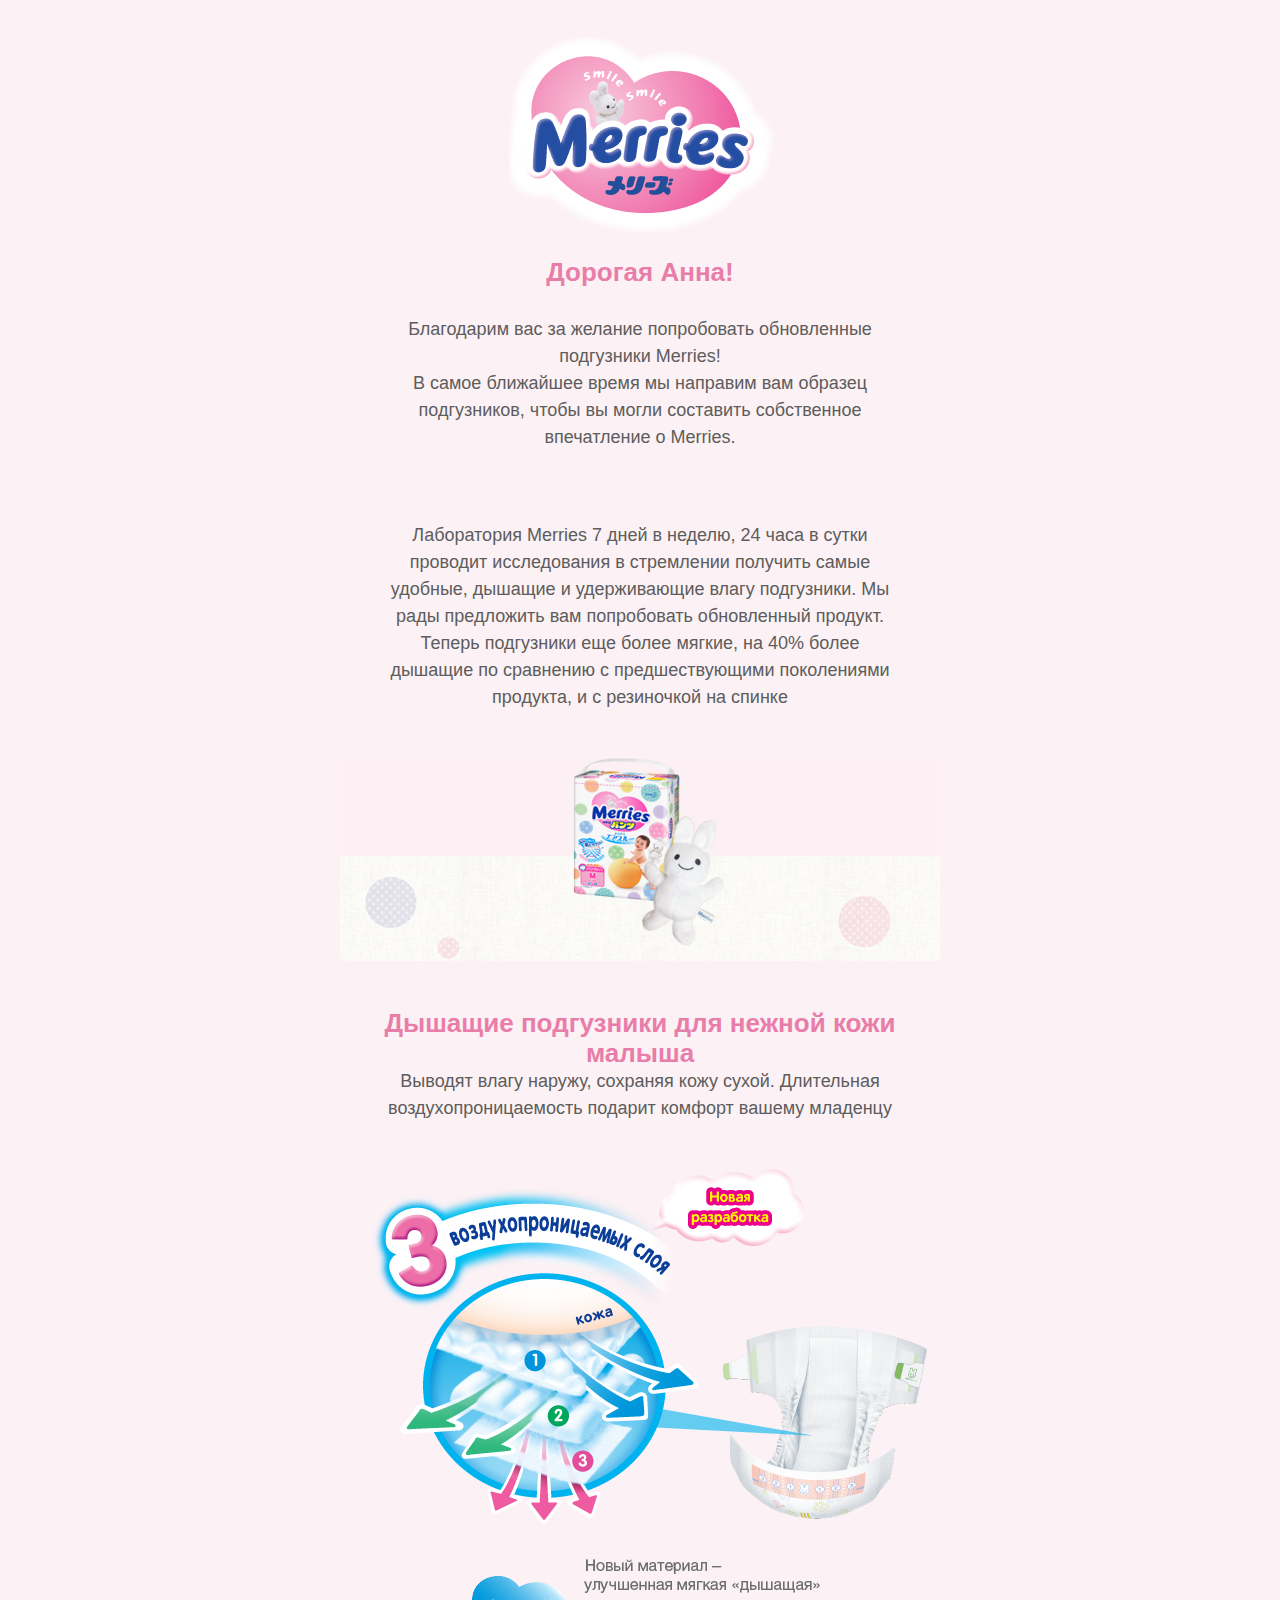
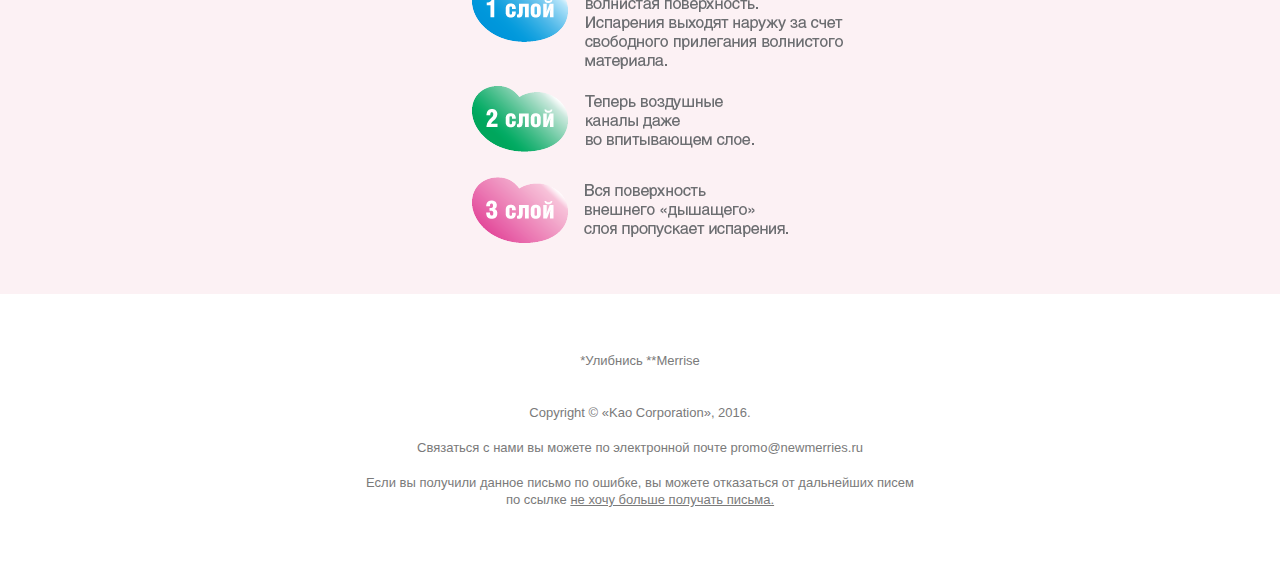
==== commit 24f2ee43: "Якорь на главной." ====
--- a/letter/index.html
+++ b/letter/index.html
@@ -390,7 +390,32 @@
               <!--begin spacer -->
               <table width="600" border="0" cellspacing="0" cellpadding="0" bgcolor="#ffffff" class="hide">
                 <tbody><tr>
-                  <td align="left" valign="top" style="font-size:40px; line-height:40px"><img src="images/spacer.gif" width="1" height="40" border="0"></td>
+                  <td align="left" valign="top" style="font-size:20px; line-height:20px"><img src="images/spacer.gif" width="1" height="20" border="0"></td>
+                </tr>
+              </tbody></table>
+              <!--/end spacer -->
+
+              <table align="left" width="100%" border="0" cellspacing="0" cellpadding="0" bgcolor="#FFFFFF" style="text-align:left;" class=" alignleft">
+                <tbody>
+                  <tr>
+                    <td align="left" valign="top" bgcolor="#ffffff" width="25"><img src="images/spacer.gif" width="25" height="1" border="0" style="display:block"></td>     
+
+                    <td align="center" valign="top" bgcolor="#ffffff" style="font-family:  Arial, Helvetica, sans-serif; font-size:13px; line-height:17px; color:#7a7a7a">
+                    *Улибнись **Merrise
+                    </td>
+
+                    <td align="left" valign="top" bgcolor="#ffffff" width="25"><img src="images/spacer.gif" width="25" height="1" border="0" style="display:block"></td>
+
+
+                  </tr>
+                </tbody>
+              </table>
+
+
+              <!--begin spacer -->
+              <table width="600" border="0" cellspacing="0" cellpadding="0" bgcolor="#ffffff" class="hide">
+                <tbody><tr>
+                  <td align="left" valign="top" style="font-size:30px; line-height:30px"><img src="images/spacer.gif" width="1" height="30" border="0"></td>
                 </tr>
               </tbody></table>
               <!--/end spacer -->
@@ -425,7 +450,7 @@
                     <td align="left" valign="top" bgcolor="#ffffff" width="25"><img src="images/spacer.gif" width="25" height="1" border="0" style="display:block"></td>     
 
                     <td align="center" valign="top" bgcolor="#ffffff" style="font-family:  Arial, Helvetica, sans-serif; font-size:13px; line-height:17px; color:#7a7a7a">
-                    Связаться с нами вы можете по телефонам +7 (000) 111-111, 8 (800) 111-1111 или по электронной почте <a href="mailto:promo@newmerries.ru" style="color:#7a7a7a; font-family: Arial, Helvetica, sans-serif; font-size:13px; line-height:17px; text-decoration: none; word-wrap: break-word;" target="_blank">promo@newmerries.ru</a>
+                    Связаться с нами вы можете по электронной почте <a href="mailto:promo@newmerries.ru" style="color:#7a7a7a; font-family: Arial, Helvetica, sans-serif; font-size:13px; line-height:17px; text-decoration: none; word-wrap: break-word;" target="_blank">promo@newmerries.ru</a>
                     </td>
 
                     <td align="left" valign="top" bgcolor="#ffffff" width="25"><img src="images/spacer.gif" width="25" height="1" border="0" style="display:block"></td>
